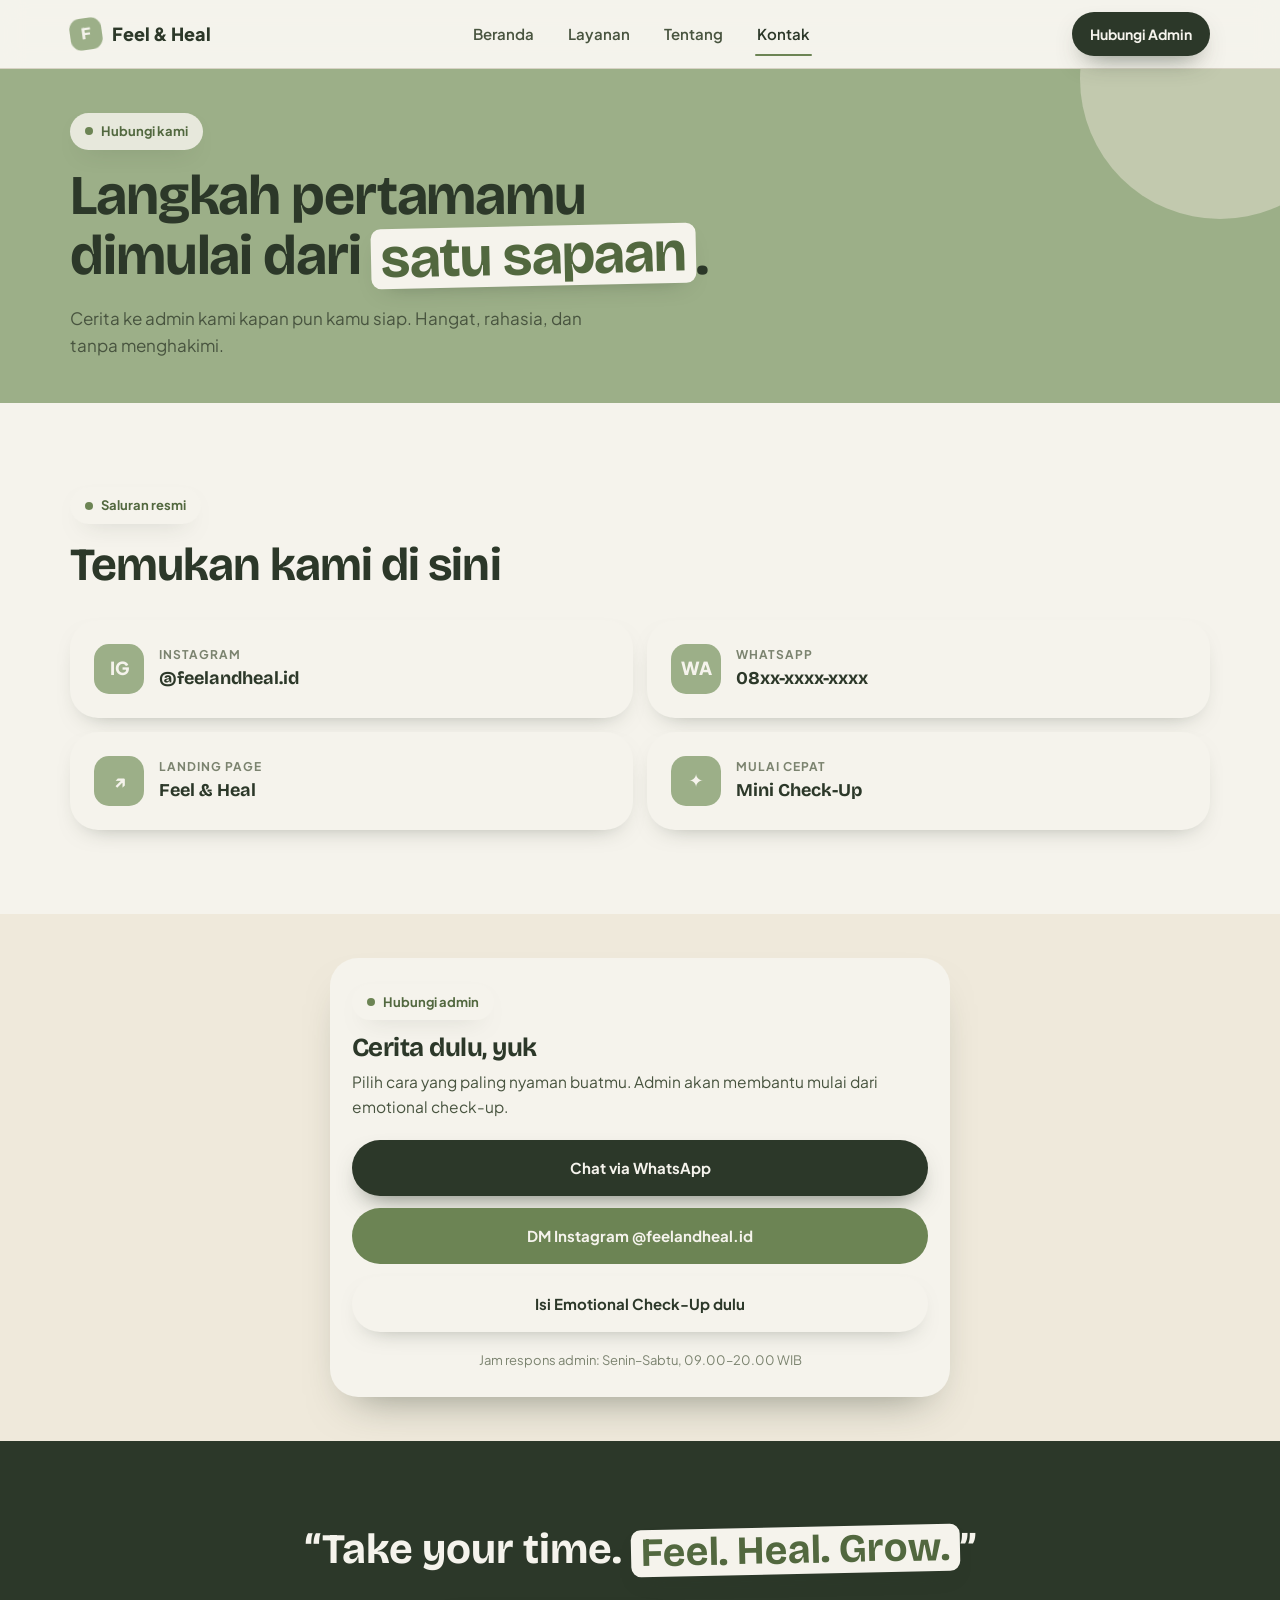
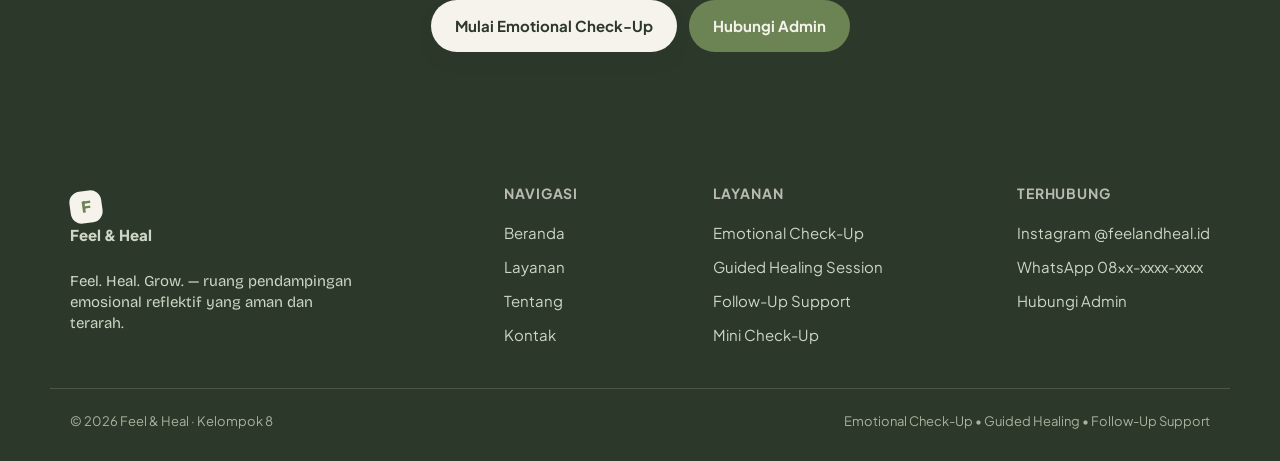
==== kontak.html @ 18c52c4d "Initial commit: Feel & Heal website" ====
<!DOCTYPE html>
<html lang="id">
<head>
<meta charset="UTF-8">
<meta name="viewport" content="width=device-width, initial-scale=1.0">
<title>Kontak — Feel & Heal</title>
<link rel="preconnect" href="https://fonts.googleapis.com">
<link rel="preconnect" href="https://fonts.gstatic.com" crossorigin>
<link href="https://fonts.googleapis.com/css2?family=Bricolage+Grotesque:opsz,wght@12..96,600;12..96,700;12..96,800&family=Plus+Jakarta+Sans:wght@400;500;600;700;800&family=Spline+Sans+Mono:wght@400;500&display=swap" rel="stylesheet">
<link rel="stylesheet" href="site.css">
</head>
<body>

<!-- NAV -->
<header class="nav">
  <div class="wrap bar">
    <a class="brand" href="index.html"><span class="s">F</span>Feel &amp; Heal</a>
    <nav class="nav-links">
      <a href="index.html">Beranda</a>
      <a href="layanan.html">Layanan</a>
      <a href="tentang.html">Tentang</a>
      <a href="kontak.html" class="active">Kontak</a>
    </nav>
    <div class="nav-right">
      <a class="btn btn-primary" href="#admin">Hubungi Admin</a>
      <button class="burger" aria-label="Buka menu"><i></i><i></i><i></i></button>
    </div>
  </div>
</header>
<div class="drawer">
  <a href="index.html">Beranda</a>
  <a href="layanan.html">Layanan</a>
  <a href="tentang.html">Tentang</a>
  <a href="kontak.html" class="active">Kontak</a>
  <a class="btn btn-primary" href="#admin">Hubungi Admin</a>
  <div class="dcontact">@feelandheal.id · WhatsApp 08xx-xxxx-xxxx</div>
</div>

<!-- HEADER -->
<section class="section bg-sage on-sage tight" style="overflow:hidden;position:relative">
  <span class="blob b1" style="position:absolute;width:280px;height:280px;border-radius:50%;background:var(--cream-2);opacity:.45;top:-130px;right:-80px"></span>
  <div class="wrap" style="position:relative;z-index:2">
    <span class="eyebrow"><span class="d"></span>Hubungi kami</span>
    <h1 style="font-size:clamp(34px,9vw,56px);margin-top:16px;max-width:640px">Langkah pertamamu dimulai dari <span class="hl">satu sapaan</span>.</h1>
    <p class="sub" style="font-size:17px;color:var(--ink-2);max-width:520px;margin-top:18px">Cerita ke admin kami kapan pun kamu siap. Hangat, rahasia, dan tanpa menghakimi.</p>
  </div>
</section>

<!-- CONTACT CARDS -->
<section class="section" id="admin">
  <div class="wrap">
    <div class="sec-head" data-reveal>
      <span class="eyebrow"><span class="d"></span>Saluran resmi</span>
      <h2>Temukan kami di sini</h2>
    </div>
    <div class="contact-grid">
      <a class="card contact-card" data-reveal href="#admin">
        <span class="ic">IG</span>
        <div><div class="lbl">Instagram</div><div class="val">@feelandheal.id</div></div>
      </a>
      <a class="card contact-card" data-reveal data-reveal-d="1" href="#admin">
        <span class="ic">WA</span>
        <div><div class="lbl">WhatsApp</div><div class="val">08xx-xxxx-xxxx</div></div>
      </a>
      <a class="card contact-card" data-reveal href="index.html">
        <span class="ic">↗</span>
        <div><div class="lbl">Landing page</div><div class="val">Feel &amp; Heal</div></div>
      </a>
      <a class="card contact-card" data-reveal data-reveal-d="1" href="layanan.html#checkup">
        <span class="ic">✦</span>
        <div><div class="lbl">Mulai cepat</div><div class="val">Mini Check-Up</div></div>
      </a>
    </div>
  </div>
</section>

<!-- HUBUNGI ADMIN PANEL -->
<section class="section bg-cream2 tight">
  <div class="wrap">
    <div class="checkup" style="max-width:620px" data-reveal>
      <span class="eyebrow"><span class="d"></span>Hubungi admin</span>
      <h3 style="font-size:26px;margin:14px 0 8px">Cerita dulu, yuk</h3>
      <p style="color:var(--ink-2);font-size:15.5px;margin-bottom:20px">Pilih cara yang paling nyaman buatmu. Admin akan membantu mulai dari emotional check-up.</p>
      <div style="display:flex;flex-direction:column;gap:12px">
        <a class="btn btn-primary" style="padding:16px" href="#admin">Chat via WhatsApp</a>
        <a class="btn btn-sage" style="padding:16px" href="#admin">DM Instagram @feelandheal.id</a>
        <a class="btn btn-cream" style="padding:16px" href="layanan.html#checkup">Isi Emotional Check-Up dulu</a>
      </div>
      <p style="color:var(--muted);font-size:13px;margin-top:18px;text-align:center">Jam respons admin: Senin–Sabtu, 09.00–20.00 WIB</p>
    </div>
  </div>
</section>

<!-- CTA -->
<section class="section bg-ink">
  <div class="wrap cta-final">
    <div data-reveal>
      <p class="quote">“Take your time. <span class="hl">Feel. Heal. Grow.</span>”</p>
      <div class="acts">
        <a class="btn btn-cream" href="layanan.html#checkup">Mulai Emotional Check-Up</a>
        <a class="btn btn-sage" href="#admin">Hubungi Admin</a>
      </div>
    </div>
  </div>
</section>

<!-- FOOTER -->
<footer class="footer">
  <div class="wrap cols">
    <div class="fbrand fcol">
      <a class="brand" href="index.html"><span class="s">F</span>Feel &amp; Heal</a>
      <p class="quote">Feel. Heal. Grow. — ruang pendampingan emosional reflektif yang aman dan terarah.</p>
    </div>
    <div class="fcol">
      <h4>Navigasi</h4>
      <a href="index.html">Beranda</a>
      <a href="layanan.html">Layanan</a>
      <a href="tentang.html">Tentang</a>
      <a href="kontak.html">Kontak</a>
    </div>
    <div class="fcol">
      <h4>Layanan</h4>
      <a href="layanan.html">Emotional Check-Up</a>
      <a href="layanan.html">Guided Healing Session</a>
      <a href="layanan.html">Follow-Up Support</a>
      <a href="layanan.html#checkup">Mini Check-Up</a>
    </div>
    <div class="fcol">
      <h4>Terhubung</h4>
      <a href="#admin">Instagram @feelandheal.id</a>
      <a href="#admin">WhatsApp 08xx-xxxx-xxxx</a>
      <a href="#admin">Hubungi Admin</a>
    </div>
  </div>
  <div class="wrap copy">
    <span>© 2026 Feel &amp; Heal · Kelompok 8</span>
    <span>Emotional Check-Up • Guided Healing • Follow-Up Support</span>
  </div>
</footer>

<script src="site.js"></script>
</body>
</html>
---- site.css ----
/* ====================================================================
   FEEL & HEAL — site stylesheet
   Playful / Gen-Z · sage green · mobile-first
   ==================================================================== */
:root{
  --cream:#f5f3ec;
  --cream-2:#efe9db;
  --beige:#e8e2d4;
  --beige-deep:#ddd3c0;
  --sage:#9caf88;
  --sage-soft:#b5c4a3;
  --sage-2:#88a072;
  --sage-deep:#6c8454;
  --sage-deeper:#52683f;
  --ink:#2c3829;
  --ink-2:#48543f;
  --muted:#7b836f;
  --line:#d7d2c4;
  --shadow:0 22px 44px -24px rgba(44,56,41,.55);
  --shadow-sm:0 10px 24px -16px rgba(44,56,41,.5);
  --r-lg:28px;
  --r-md:20px;
  --r-sm:14px;
  --maxw:1180px;
}
*{box-sizing:border-box;}
html{scroll-behavior:smooth;scroll-padding-top:84px;-webkit-text-size-adjust:100%;}
body{
  margin:0;background:var(--cream);color:var(--ink);
  font-family:"Plus Jakarta Sans",system-ui,sans-serif;
  font-size:16px;line-height:1.6;-webkit-font-smoothing:antialiased;
  overflow-x:hidden;
}
h1,h2,h3,h4{font-family:"Bricolage Grotesque","Plus Jakarta Sans",sans-serif;
  font-weight:700;letter-spacing:-.02em;line-height:1.08;margin:0;color:var(--ink);}
p{margin:0;}
a{color:inherit;text-decoration:none;}
img{max-width:100%;display:block;}
.wrap{width:100%;max-width:var(--maxw);margin:0 auto;padding:0 20px;}

/* ---------- generic image placeholder ---------- */
.ph{position:relative;background-color:var(--beige);
  background-image:repeating-linear-gradient(45deg,rgba(108,132,84,.12) 0 1px,transparent 1px 12px);
  display:flex;align-items:center;justify-content:center;overflow:hidden;border-radius:var(--r-md);}
.ph span{font-family:"Spline Sans Mono",monospace;font-size:11px;letter-spacing:.12em;
  text-transform:uppercase;color:var(--sage-deep);opacity:.75;border:1px dashed rgba(108,132,84,.45);
  padding:5px 11px;border-radius:999px;background:rgba(245,243,236,.6);text-align:center;}

/* ---------- buttons ---------- */
.btn{display:inline-flex;align-items:center;justify-content:center;gap:8px;
  font-weight:700;font-size:15px;border-radius:999px;padding:14px 24px;cursor:pointer;
  border:none;transition:transform .15s ease, box-shadow .2s ease, background .2s ease;
  white-space:nowrap;font-family:inherit;}
.btn-primary{background:var(--ink);color:var(--cream);box-shadow:0 12px 26px -12px rgba(44,56,41,.7);}
.btn-primary:hover{transform:translateY(-2px);box-shadow:0 18px 30px -14px rgba(44,56,41,.8);}
.btn-cream{background:var(--cream);color:var(--ink);box-shadow:var(--shadow-sm);}
.btn-cream:hover{transform:translateY(-2px);}
.btn-sage{background:var(--sage-deep);color:var(--cream);}
.btn-sage:hover{transform:translateY(-2px);background:var(--sage-deeper);}
.btn-ghost{background:transparent;color:var(--ink);}
.btn-ghost:hover{background:rgba(44,56,41,.06);}

/* ---------- bits ---------- */
.eyebrow{display:inline-flex;align-items:center;gap:8px;background:var(--cream);
  color:var(--sage-deeper);font-weight:700;font-size:13px;padding:8px 15px;border-radius:999px;
  box-shadow:var(--shadow-sm);}
.eyebrow .d{width:8px;height:8px;border-radius:50%;background:var(--sage-deep);flex:none;}
.on-sage .eyebrow{background:rgba(245,243,236,.85);}
.hl{background:var(--cream);border-radius:10px;padding:0 10px;color:var(--sage-deeper);
  display:inline-block;transform:rotate(-1.2deg);box-shadow:var(--shadow-sm);}
.on-sage .hl{background:var(--cream);}
.sticker{display:inline-flex;align-items:center;font-size:13.5px;font-weight:700;
  padding:8px 15px;border-radius:999px;background:var(--cream);border:1.5px solid var(--beige-deep);
  color:var(--ink-2);}
.on-sage .sticker{background:rgba(245,243,236,.6);border-color:var(--cream);}

/* ====================================================================
   NAV
   ==================================================================== */
.nav{position:sticky;top:0;z-index:60;background:rgba(245,243,236,.82);
  backdrop-filter:blur(12px);border-bottom:1px solid var(--line);}
.nav .bar{display:flex;align-items:center;justify-content:space-between;height:68px;}
.brand{display:flex;align-items:center;gap:10px;font-weight:800;font-size:18px;white-space:nowrap;}
.brand .s{width:32px;height:32px;border-radius:11px;background:var(--sage);flex:none;
  display:grid;place-items:center;color:var(--cream);font-family:"Bricolage Grotesque",serif;
  font-weight:800;font-size:17px;transform:rotate(-8deg);}
.nav-links{display:none;}
.nav-right{display:flex;align-items:center;gap:12px;}
.nav-right .btn{padding:11px 18px;font-size:14px;display:none;}
.burger{width:44px;height:44px;border-radius:12px;border:1px solid var(--line);background:var(--cream);
  display:grid;place-items:center;cursor:pointer;gap:4px;flex-direction:column;}
.burger i{width:18px;height:2px;background:var(--ink);border-radius:2px;transition:.2s;}
.burger.open i:nth-child(1){transform:translateY(6px) rotate(45deg);}
.burger.open i:nth-child(2){opacity:0;}
.burger.open i:nth-child(3){transform:translateY(-6px) rotate(-45deg);}
/* mobile drawer */
.drawer{position:fixed;inset:68px 0 0;z-index:55;background:var(--cream);
  transform:translateX(100%);transition:transform .3s ease;display:flex;flex-direction:column;
  padding:24px 22px 40px;gap:4px;}
.drawer.open{transform:translateX(0);}
.drawer a{font-family:"Bricolage Grotesque",sans-serif;font-size:30px;font-weight:700;
  padding:14px 0;border-bottom:1px solid var(--line);}
.drawer a.active{color:var(--sage-deep);}
.drawer .btn{margin-top:24px;font-size:16px;padding:16px;}
.drawer .dcontact{margin-top:auto;font-size:14px;color:var(--muted);}

/* ====================================================================
   SECTION SCAFFOLD
   ==================================================================== */
.section{padding:64px 0;position:relative;}
.section.tight{padding:44px 0;}
.bg-sage{background:var(--sage);}
.bg-cream2{background:var(--cream-2);}
.bg-ink{background:var(--ink);color:var(--cream);}
.bg-ink h1,.bg-ink h2,.bg-ink h3{color:var(--cream);}
.sec-head{margin-bottom:30px;}
.sec-head .eyebrow{margin-bottom:16px;}
.sec-head h2{font-size:clamp(30px,7vw,46px);text-wrap:balance;}
.sec-head p{margin-top:14px;color:var(--ink-2);font-size:16.5px;max-width:560px;}
.bg-sage .sec-head p{color:var(--ink-2);}

/* ====================================================================
   HERO
   ==================================================================== */
.hero{background:var(--sage);position:relative;overflow:hidden;padding:30px 0 56px;}
.hero .blob{position:absolute;border-radius:50%;opacity:.5;pointer-events:none;}
.hero .b1{width:300px;height:300px;background:var(--cream-2);top:-120px;right:-90px;}
.hero .b2{width:220px;height:220px;background:var(--beige);bottom:-80px;left:-70px;opacity:.45;}
.hero .inner{position:relative;z-index:2;}
.hero .pill{margin-bottom:20px;}
.hero h1{font-size:clamp(38px,11vw,68px);line-height:1.07;}
.hero h1 .hl{font-size:.96em;}
.hero .sub{font-size:clamp(16px,4.4vw,19px);font-weight:500;color:var(--ink-2);
  max-width:520px;margin:20px 0 28px;}
.hero .acts{display:flex;flex-wrap:wrap;gap:12px;margin-bottom:26px;}
.hero .acts .btn{padding:16px 26px;font-size:16px;}
.hero .marq{display:flex;flex-wrap:wrap;gap:9px;}
/* hero collage */
.hero .collage{position:relative;margin-top:42px;height:340px;}
.hero .collage .card{position:absolute;border-radius:var(--r-lg);background:var(--cream);
  box-shadow:var(--shadow);}
.hero .collage .c-main{inset:0 38px 44px 0;overflow:hidden;}
.hero .collage .c-main .ph{position:absolute;inset:0;border-radius:var(--r-lg);}
.hero .collage .c-mood{width:172px;padding:16px;left:6px;bottom:0;transform:rotate(-5deg);}
.hero .collage .c-mood .lbl{font-size:11px;font-weight:800;color:var(--muted);
  text-transform:uppercase;letter-spacing:.09em;}
.hero .collage .c-mood .row{display:flex;gap:6px;margin-top:11px;}
.hero .collage .c-mood .row i{flex:1;height:30px;border-radius:8px;background:var(--beige);}
.hero .collage .c-mood .row i.act{background:var(--sage);}
.hero .collage .c-chk{top:8px;right:0;padding:13px 15px;width:166px;transform:rotate(5deg);
  display:flex;align-items:center;gap:10px;}
.hero .collage .c-chk .ic{width:36px;height:36px;border-radius:11px;background:var(--sage);flex:none;
  display:grid;place-items:center;color:var(--cream);font-weight:800;font-size:17px;}
.hero .collage .c-chk b{display:block;font-size:13.5px;}
.hero .collage .c-chk s{display:block;font-size:12px;color:var(--muted);text-decoration:none;}

/* ====================================================================
   CARDS / GRIDS
   ==================================================================== */
.grid{display:grid;gap:16px;}
.card{background:var(--cream);border-radius:var(--r-lg);padding:24px;box-shadow:var(--shadow-sm);}
.bg-sage .card,.bg-cream2 .card{background:var(--cream);}
.bg-ink .card{background:#36432f;}

/* service card */
.svc{display:flex;flex-direction:column;gap:14px;transition:transform .2s ease, box-shadow .2s ease;}
.svc:hover{transform:translateY(-4px);box-shadow:var(--shadow);}
.svc .num{width:46px;height:46px;border-radius:14px;background:var(--sage);color:var(--cream);
  display:grid;place-items:center;font-family:"Bricolage Grotesque",serif;font-weight:800;font-size:20px;
  transform:rotate(-6deg);}
.svc h3{font-size:22px;}
.svc p{color:var(--ink-2);font-size:15.5px;}
.svc ul{margin:4px 0 0;padding:0;list-style:none;display:flex;flex-direction:column;gap:8px;}
.svc li{display:flex;gap:9px;font-size:14.5px;color:var(--ink-2);}
.svc li::before{content:"";width:7px;height:7px;border-radius:50%;background:var(--sage-deep);
  margin-top:8px;flex:none;}

/* audience chips */
.who-chips{display:flex;flex-wrap:wrap;gap:10px;}

/* flow steps */
.flow{display:flex;flex-direction:column;gap:0;}
.flow .step{display:flex;gap:16px;align-items:flex-start;padding:0 0 4px;}
.flow .rail{display:flex;flex-direction:column;align-items:center;flex:none;}
.flow .dot{width:42px;height:42px;border-radius:50%;background:var(--cream);color:var(--sage-deeper);
  display:grid;place-items:center;font-weight:800;font-family:"Bricolage Grotesque",serif;
  box-shadow:var(--shadow-sm);z-index:2;font-size:16px;}
.flow .line{width:2px;flex:1;min-height:30px;background:repeating-linear-gradient(
  var(--sage-deep) 0 5px,transparent 5px 11px);margin:2px 0;}
.flow .step:last-child .line{display:none;}
.flow .body{padding-bottom:26px;padding-top:6px;}
.flow .body h4{font-size:18px;}
.flow .body p{font-size:14.5px;color:var(--ink-2);margin-top:3px;}
.bg-sage .flow .body p{color:var(--ink-2);}

/* advantages */
.adv{display:flex;gap:14px;align-items:flex-start;}
.adv .ic{width:44px;height:44px;border-radius:13px;background:var(--cream);flex:none;
  display:grid;place-items:center;color:var(--sage-deep);font-weight:800;font-size:18px;
  box-shadow:var(--shadow-sm);}
.adv h4{font-size:17px;}
.adv p{font-size:14.5px;color:var(--ink-2);margin-top:4px;}
.bg-sage .adv p{color:var(--ink-2);}

/* pricing */
.price{display:flex;flex-direction:column;gap:14px;position:relative;}
.price.feat{background:var(--ink);color:var(--cream);}
.price.feat h3,.price.feat .pamt{color:var(--cream);}
.price .tier{font-family:"Bricolage Grotesque",serif;font-weight:800;font-size:13px;
  letter-spacing:.04em;text-transform:uppercase;color:var(--sage-deep);}
.price.feat .tier{color:var(--sage-soft);}
.price h3{font-size:24px;}
.price .pamt{font-size:15px;color:var(--muted);font-weight:600;}
.price.feat .pamt{color:#c9d4bd;}
.price ul{margin:6px 0 8px;padding:0;list-style:none;display:flex;flex-direction:column;gap:9px;}
.price li{display:flex;gap:9px;font-size:14.5px;color:var(--ink-2);}
.price.feat li{color:#dde4d4;}
.price li::before{content:"✓";color:var(--sage-deep);font-weight:800;flex:none;}
.price.feat li::before{color:var(--sage-soft);}
.price .badge{position:absolute;top:-12px;right:20px;background:var(--sage);color:var(--cream);
  font-size:12px;font-weight:800;padding:5px 13px;border-radius:999px;transform:rotate(4deg);
  box-shadow:var(--shadow-sm);}
.price .btn{margin-top:auto;}

/* numbered steps (langkah) */
.steps{display:grid;gap:14px;counter-reset:s;}
.stepc{background:var(--cream);border-radius:var(--r-md);padding:20px;display:flex;gap:15px;
  align-items:center;box-shadow:var(--shadow-sm);}
.stepc .n{counter-increment:s;flex:none;width:40px;height:40px;border-radius:50%;
  background:var(--sage);color:var(--cream);display:grid;place-items:center;font-weight:800;
  font-family:"Bricolage Grotesque",serif;font-size:18px;}
.stepc .n::before{content:counter(s);}
.stepc p{font-size:15px;font-weight:600;}

/* ====================================================================
   QUOTE / CTA BLOCK
   ==================================================================== */
.cta-final{text-align:center;}
.cta-final .quote{font-family:"Bricolage Grotesque",serif;font-weight:700;
  font-size:clamp(26px,6.5vw,42px);line-height:1.18;text-wrap:balance;max-width:760px;
  margin:0 auto 26px;}
.cta-final .quote .hl{font-size:.95em;}
.cta-final .acts{display:flex;flex-wrap:wrap;gap:12px;justify-content:center;}

/* ====================================================================
   CHECK-UP FORM (interactive)
   ==================================================================== */
.checkup{background:var(--cream);border-radius:var(--r-lg);box-shadow:var(--shadow);
  padding:26px 22px;max-width:560px;margin:0 auto;position:relative;overflow:hidden;}
.checkup .ck-top{display:flex;align-items:center;justify-content:space-between;margin-bottom:6px;}
.checkup .ck-step{font-family:"Spline Sans Mono",monospace;font-size:12px;color:var(--muted);
  letter-spacing:.05em;}
.checkup .ck-bar{height:7px;border-radius:999px;background:var(--beige);overflow:hidden;margin:12px 0 22px;}
.checkup .ck-bar i{display:block;height:100%;border-radius:999px;background:var(--sage);
  transition:width .35s ease;width:20%;}
.checkup .q{font-family:"Bricolage Grotesque",serif;font-size:23px;font-weight:700;
  margin-bottom:18px;text-wrap:balance;}
.checkup .opts{display:flex;flex-direction:column;gap:10px;}
.opt{display:flex;align-items:center;gap:12px;padding:15px 16px;border-radius:var(--r-sm);
  background:var(--cream-2);border:2px solid transparent;cursor:pointer;font-weight:600;font-size:15px;
  transition:.15s;text-align:left;width:100%;font-family:inherit;color:var(--ink);}
.opt:hover{border-color:var(--sage-soft);}
.opt.sel{border-color:var(--sage-deep);background:#fff;}
.opt .emo{width:34px;height:34px;border-radius:10px;background:var(--sage);flex:none;
  display:grid;place-items:center;color:var(--cream);font-weight:800;font-size:15px;}
.checkup .ck-nav{display:flex;gap:10px;margin-top:22px;}
.checkup .ck-nav .btn{flex:1;}
.checkup .ck-back{flex:0 0 auto !important;width:52px;background:var(--cream-2);color:var(--ink);}
/* result */
.ck-result{text-align:center;padding:8px 4px;}
.ck-result .badge{display:inline-flex;align-items:center;gap:8px;background:var(--sage);
  color:var(--cream);font-weight:700;padding:9px 18px;border-radius:999px;margin-bottom:18px;}
.ck-result h3{font-size:26px;margin-bottom:10px;}
.ck-result p{color:var(--ink-2);font-size:15.5px;margin-bottom:8px;}
.ck-result .recos{display:flex;flex-direction:column;gap:10px;margin:20px 0;text-align:left;}
.ck-result .reco{background:var(--cream-2);border-radius:var(--r-sm);padding:14px 16px;
  display:flex;gap:11px;align-items:center;font-size:14.5px;font-weight:600;}
.ck-result .reco .ic{width:32px;height:32px;border-radius:9px;background:var(--sage);flex:none;
  display:grid;place-items:center;color:var(--cream);font-weight:800;}
.ck-result .acts{display:flex;flex-wrap:wrap;gap:10px;justify-content:center;}

/* ---- AI: loading + result extras ---- */
.ck-result .badge.ai{background:linear-gradient(100deg,var(--sage-deep),var(--sage-deeper));}
.spark{display:inline-block;animation:spark 2.2s ease-in-out infinite;}
@keyframes spark{0%,100%{transform:scale(1) rotate(0);opacity:1;}50%{transform:scale(1.25) rotate(20deg);opacity:.7;}}
.ck-insights{list-style:none;padding:0;margin:4px 0 18px;display:flex;flex-direction:column;gap:8px;text-align:left;}
.ck-insights li{position:relative;padding:11px 14px 11px 34px;background:var(--cream-2);border-radius:12px;
  font-size:14px;font-weight:600;color:var(--ink-2);}
.ck-insights li::before{content:"✦";position:absolute;left:13px;top:11px;color:var(--sage-deep);}
.ck-affirm{font-family:"Bricolage Grotesque",sans-serif;font-weight:700;font-size:18px;
  color:var(--sage-deeper);background:var(--cream-2);border-radius:14px;padding:16px 18px;
  margin:6px 0 14px;text-wrap:balance;}
.ck-loading{text-align:center;padding:14px 6px 6px;}
.ck-loading .ai-badge{display:inline-flex;align-items:center;gap:7px;font-weight:800;font-size:13px;
  color:var(--sage-deeper);background:var(--cream-2);padding:8px 15px;border-radius:999px;margin-bottom:22px;}
.ck-loading h3{font-size:23px;margin-bottom:8px;}
.ck-loading p{color:var(--ink-2);font-size:14.5px;max-width:360px;margin:0 auto 22px;}
.ai-orb{width:84px;height:84px;border-radius:50%;margin:0 auto 22px;
  background:radial-gradient(circle at 35% 30%,var(--sage-soft),var(--sage-deep));
  box-shadow:0 0 0 0 rgba(108,132,84,.45);animation:orb 1.8s ease-in-out infinite;}
@keyframes orb{0%{transform:scale(.92);box-shadow:0 0 0 0 rgba(108,132,84,.4);}
  70%{transform:scale(1.05);box-shadow:0 0 0 22px rgba(108,132,84,0);}
  100%{transform:scale(.92);box-shadow:0 0 0 0 rgba(108,132,84,0);}}
.dots i{animation:dots 1.4s infinite;opacity:0;}
.dots i:nth-child(2){animation-delay:.2s;}
.dots i:nth-child(3){animation-delay:.4s;}
@keyframes dots{0%,60%,100%{opacity:0;}30%{opacity:1;}}
.shimmer{height:13px;border-radius:7px;margin:0 auto 11px;max-width:420px;
  background:linear-gradient(90deg,var(--cream-2) 25%,var(--beige) 37%,var(--cream-2) 63%);
  background-size:400% 100%;animation:shimmer 1.4s ease infinite;}
.shimmer.w85{max-width:355px;}.shimmer.w60{max-width:250px;}
@keyframes shimmer{0%{background-position:100% 0;}100%{background-position:-100% 0;}}

/* ====================================================================
   CONTACT
   ==================================================================== */
.contact-grid{display:grid;gap:14px;}
.contact-card{display:flex;gap:15px;align-items:center;}
.contact-card .ic{width:50px;height:50px;border-radius:15px;background:var(--sage);flex:none;
  display:grid;place-items:center;color:var(--cream);font-weight:800;font-size:18px;}
.contact-card .lbl{font-size:12px;text-transform:uppercase;letter-spacing:.08em;color:var(--muted);
  font-weight:700;}
.contact-card .val{font-size:18px;font-weight:700;font-family:"Bricolage Grotesque",sans-serif;}

/* ====================================================================
   FOOTER
   ==================================================================== */
.footer{background:var(--ink);color:var(--cream);padding:50px 0 30px;}
.footer .brand{color:var(--cream);}
.footer .brand .s{background:var(--cream);color:var(--sage-deep);}
.footer .cols{display:flex;flex-direction:column;gap:32px;}
.footer .fcol h4{color:var(--cream);font-size:14px;text-transform:uppercase;letter-spacing:.06em;
  margin-bottom:14px;opacity:.7;font-family:"Plus Jakarta Sans",sans-serif;font-weight:700;}
.footer .fcol a,.footer .fcol p{display:block;color:#cdd6c4;font-size:15px;padding:5px 0;}
.footer .fcol a:hover{color:var(--cream);}
.footer .quote{font-family:"Bricolage Grotesque",serif;font-style:normal;font-size:18px;
  line-height:1.4;color:#dfe6d7;max-width:300px;margin-top:14px;}
.footer .copy{margin-top:36px;padding-top:22px;border-top:1px solid rgba(245,243,236,.16);
  font-size:13px;color:#a8b29d;display:flex;flex-wrap:wrap;gap:10px;justify-content:space-between;}

/* ====================================================================
   SCROLL REVEAL
   ==================================================================== */
[data-reveal]{opacity:0;transform:translateY(22px);transition:opacity .6s ease, transform .6s ease;}
[data-reveal].in{opacity:1;transform:none;}
[data-reveal-d="1"]{transition-delay:.08s;}
[data-reveal-d="2"]{transition-delay:.16s;}
[data-reveal-d="3"]{transition-delay:.24s;}
@media (prefers-reduced-motion:reduce){
  html{scroll-behavior:auto;}
  [data-reveal]{opacity:1;transform:none;transition:none;}
}

/* ====================================================================
   RESPONSIVE — tablet & up
   ==================================================================== */
@media (min-width:720px){
  .section{padding:84px 0;}
  .hero{padding:46px 0 72px;}
  .grid-2{grid-template-columns:1fr 1fr;}
  .grid-3{grid-template-columns:repeat(3,1fr);}
  .footer .cols{flex-direction:row;justify-content:space-between;}
  .footer .fbrand{max-width:320px;}
  .contact-grid{grid-template-columns:1fr 1fr;}
}
@media (min-width:980px){
  .nav-links{display:flex;gap:30px;font-size:15px;font-weight:600;}
  .nav-links a{padding:6px 2px;color:var(--ink-2);position:relative;}
  .nav-links a:hover,.nav-links a.active{color:var(--ink);}
  .nav-links a.active::after{content:"";position:absolute;left:0;right:0;bottom:-4px;height:2px;
    background:var(--sage-deep);border-radius:2px;}
  .burger{display:none;}
  .nav-right .btn{display:inline-flex;}
  .hero .inner{display:grid;grid-template-columns:1.05fr .95fr;align-items:center;gap:40px;}
  .hero .collage{margin-top:0;height:430px;}
  .hero h1{font-size:clamp(48px,5vw,64px);}
  .lead-2{display:grid;grid-template-columns:1fr 1fr;gap:40px;align-items:center;}
  .sec-head.center{text-align:center;}
  .sec-head.center .eyebrow{justify-content:center;}
  .sec-head.center p{margin-left:auto;margin-right:auto;}
}
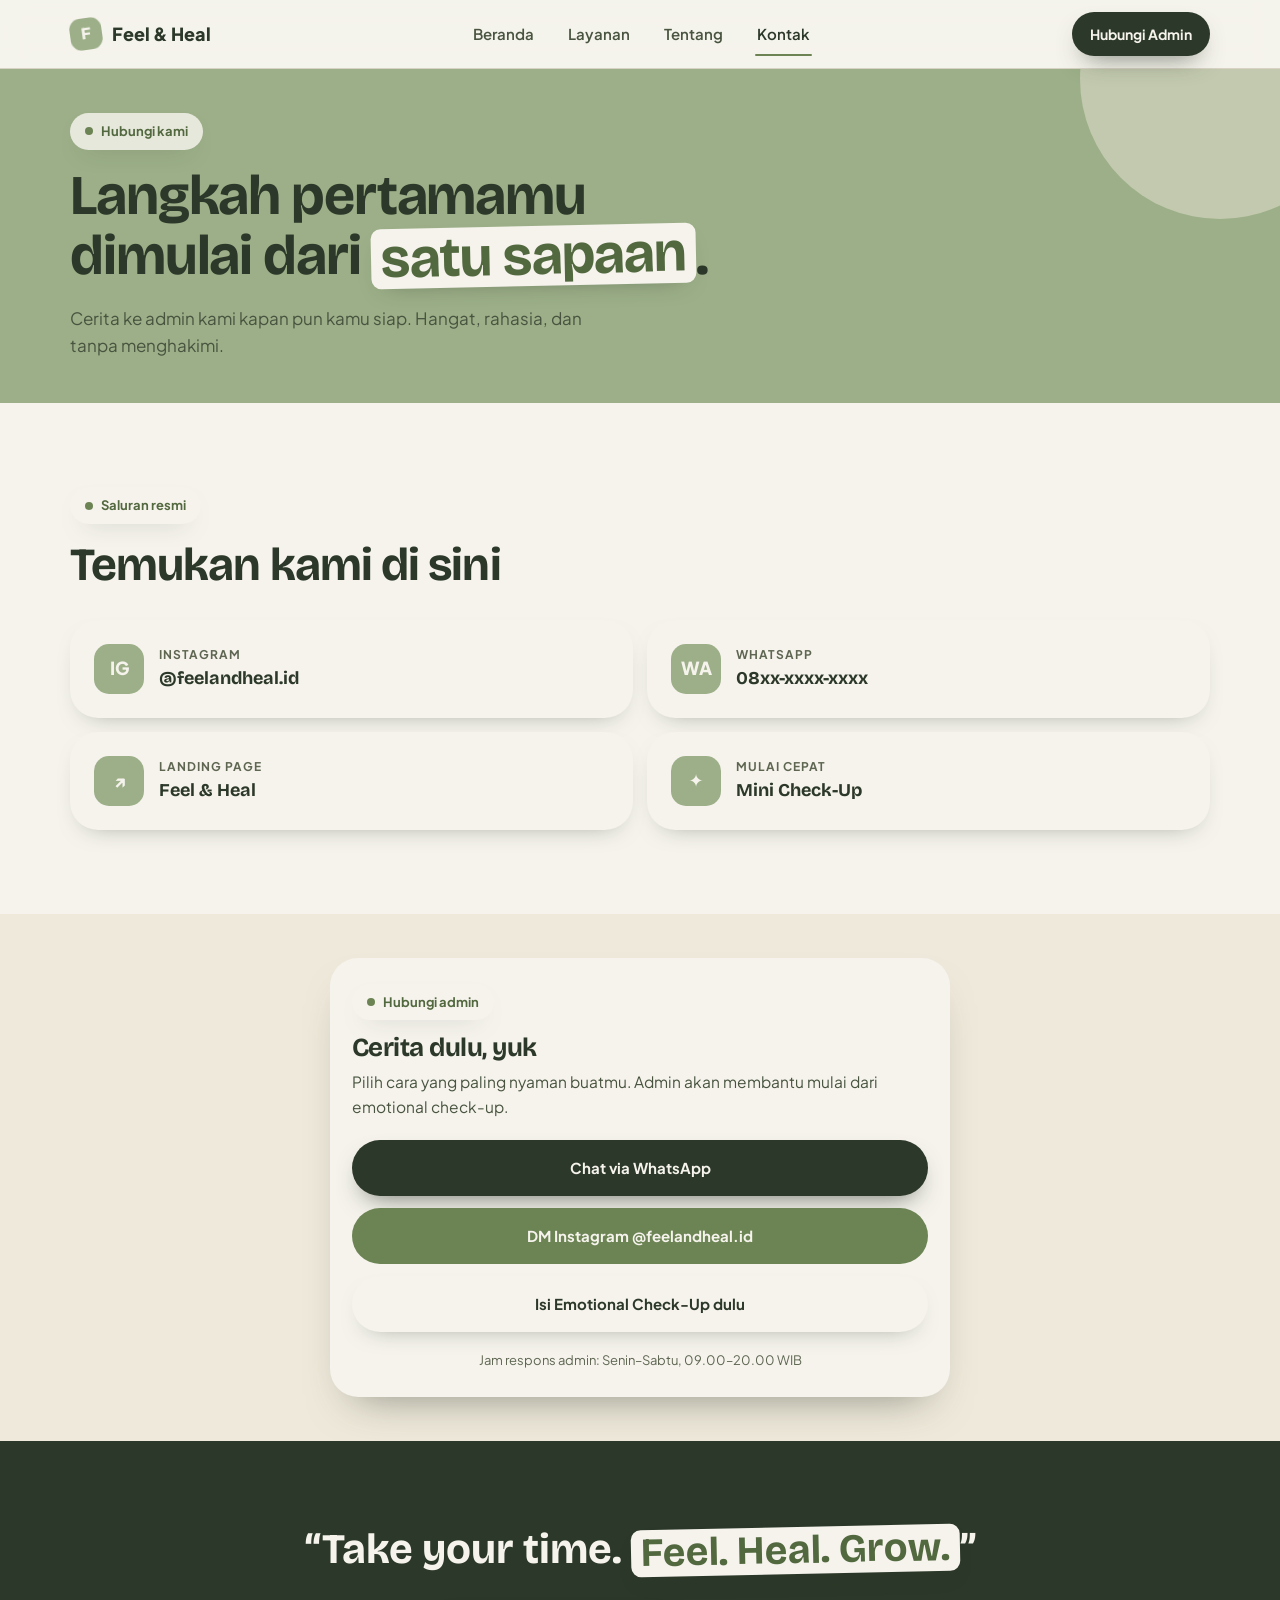
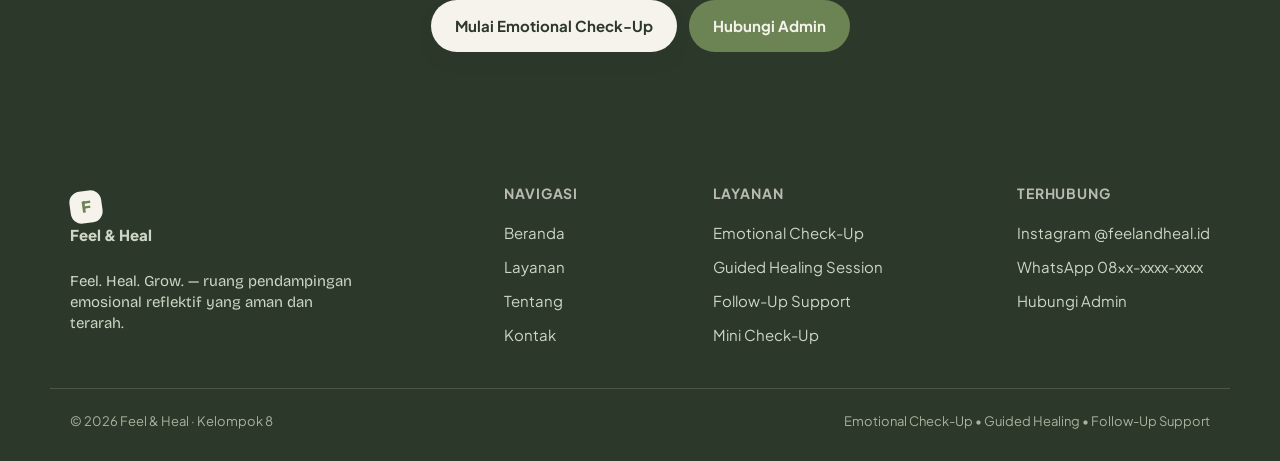
==== commit 86205eb6: "feat: SEO meta tags, accessibility, mobile UX polish" ====
--- a/kontak.html
+++ b/kontak.html
@@ -2,14 +2,29 @@
 <html lang="id">
 <head>
 <meta charset="UTF-8">
-<meta name="viewport" content="width=device-width, initial-scale=1.0">
+<meta name="viewport" content="width=device-width, initial-scale=1.0, viewport-fit=cover">
 <title>Kontak — Feel & Heal</title>
+<meta name="description" content="Hubungi Feel & Heal via WhatsApp atau Instagram. Cerita dulu, admin siap membantu mulai dari emotional check-up.">
+<meta name="theme-color" content="#9caf88">
+<!-- Open Graph -->
+<meta property="og:type" content="website">
+<meta property="og:title" content="Kontak — Feel & Heal">
+<meta property="og:description" content="Hubungi Feel & Heal via WhatsApp atau Instagram. Admin siap membantu kamu memulai perjalanan healing.">
+<meta property="og:url" content="https://feel-heal.vercel.app/kontak.html">
+<meta property="og:image" content="https://feel-heal.vercel.app/og-image.png">
+<meta property="og:locale" content="id_ID">
+<!-- Twitter Card -->
+<meta name="twitter:card" content="summary_large_image">
+<meta name="twitter:title" content="Kontak — Feel & Heal">
+<meta name="twitter:description" content="Hubungi Feel & Heal via WhatsApp atau Instagram.">
+<meta name="twitter:image" content="https://feel-heal.vercel.app/og-image.png">
 <link rel="preconnect" href="https://fonts.googleapis.com">
 <link rel="preconnect" href="https://fonts.gstatic.com" crossorigin>
 <link href="https://fonts.googleapis.com/css2?family=Bricolage+Grotesque:opsz,wght@12..96,600;12..96,700;12..96,800&family=Plus+Jakarta+Sans:wght@400;500;600;700;800&family=Spline+Sans+Mono:wght@400;500&display=swap" rel="stylesheet">
 <link rel="stylesheet" href="site.css">
 </head>
 <body>
+<a class="skip-link" href="#main">Langsung ke konten</a>
 
 <!-- NAV -->
 <header class="nav">
@@ -23,11 +38,11 @@
     </nav>
     <div class="nav-right">
       <a class="btn btn-primary" href="#admin">Hubungi Admin</a>
-      <button class="burger" aria-label="Buka menu"><i></i><i></i><i></i></button>
+      <button class="burger" aria-label="Buka menu" aria-expanded="false" aria-controls="drawer"><i aria-hidden="true"></i><i aria-hidden="true"></i><i aria-hidden="true"></i></button>
     </div>
   </div>
 </header>
-<div class="drawer">
+<div class="drawer" id="drawer" role="navigation" aria-label="Menu navigasi mobile">
   <a href="index.html">Beranda</a>
   <a href="layanan.html">Layanan</a>
   <a href="tentang.html">Tentang</a>
@@ -37,7 +52,7 @@
 </div>
 
 <!-- HEADER -->
-<section class="section bg-sage on-sage tight" style="overflow:hidden;position:relative">
+<section class="section bg-sage on-sage tight" id="main" style="overflow:hidden;position:relative">
   <span class="blob b1" style="position:absolute;width:280px;height:280px;border-radius:50%;background:var(--cream-2);opacity:.45;top:-130px;right:-80px"></span>
   <div class="wrap" style="position:relative;z-index:2">
     <span class="eyebrow"><span class="d"></span>Hubungi kami</span>
--- a/site.css
+++ b/site.css
@@ -14,7 +14,7 @@
   --sage-deeper:#52683f;
   --ink:#2c3829;
   --ink-2:#48543f;
-  --muted:#7b836f;
+  --muted:#5e6652;
   --line:#d7d2c4;
   --shadow:0 22px 44px -24px rgba(44,56,41,.55);
   --shadow-sm:0 10px 24px -16px rgba(44,56,41,.5);
@@ -50,7 +50,7 @@
 .btn{display:inline-flex;align-items:center;justify-content:center;gap:8px;
   font-weight:700;font-size:15px;border-radius:999px;padding:14px 24px;cursor:pointer;
   border:none;transition:transform .15s ease, box-shadow .2s ease, background .2s ease;
-  white-space:nowrap;font-family:inherit;}
+  white-space:nowrap;font-family:inherit;-webkit-tap-highlight-color:transparent;}
 .btn-primary{background:var(--ink);color:var(--cream);box-shadow:0 12px 26px -12px rgba(44,56,41,.7);}
 .btn-primary:hover{transform:translateY(-2px);box-shadow:0 18px 30px -14px rgba(44,56,41,.8);}
 .btn-cream{background:var(--cream);color:var(--ink);box-shadow:var(--shadow-sm);}
@@ -96,7 +96,7 @@
 /* mobile drawer */
 .drawer{position:fixed;inset:68px 0 0;z-index:55;background:var(--cream);
   transform:translateX(100%);transition:transform .3s ease;display:flex;flex-direction:column;
-  padding:24px 22px 40px;gap:4px;}
+  padding:24px 22px 40px;padding-bottom:calc(40px + env(safe-area-inset-bottom,0px));gap:4px;}
 .drawer.open{transform:translateX(0);}
 .drawer a{font-family:"Bricolage Grotesque",sans-serif;font-size:30px;font-weight:700;
   padding:14px 0;border-bottom:1px solid var(--line);}
@@ -258,7 +258,8 @@
 .checkup .opts{display:flex;flex-direction:column;gap:10px;}
 .opt{display:flex;align-items:center;gap:12px;padding:15px 16px;border-radius:var(--r-sm);
   background:var(--cream-2);border:2px solid transparent;cursor:pointer;font-weight:600;font-size:15px;
-  transition:.15s;text-align:left;width:100%;font-family:inherit;color:var(--ink);}
+  transition:.15s;text-align:left;width:100%;font-family:inherit;color:var(--ink);
+  -webkit-tap-highlight-color:transparent;}
 .opt:hover{border-color:var(--sage-soft);}
 .opt.sel{border-color:var(--sage-deep);background:#fff;}
 .opt .emo{width:34px;height:34px;border-radius:10px;background:var(--sage);flex:none;
@@ -336,7 +337,23 @@
 .footer .quote{font-family:"Bricolage Grotesque",serif;font-style:normal;font-size:18px;
   line-height:1.4;color:#dfe6d7;max-width:300px;margin-top:14px;}
 .footer .copy{margin-top:36px;padding-top:22px;border-top:1px solid rgba(245,243,236,.16);
-  font-size:13px;color:#a8b29d;display:flex;flex-wrap:wrap;gap:10px;justify-content:space-between;}
+  font-size:13px;color:#a8b29d;display:flex;flex-wrap:wrap;gap:10px;justify-content:space-between;
+  padding-bottom:env(safe-area-inset-bottom,0px);}
+
+/* ====================================================================
+   ACCESSIBILITY
+   ==================================================================== */
+/* focus-visible for keyboard navigation */
+:focus-visible{outline:3px solid var(--sage-deep);outline-offset:3px;border-radius:6px;}
+.btn:focus-visible{outline-offset:4px;}
+.opt:focus-visible{border-color:var(--sage-deep);outline:3px solid var(--sage-deep);outline-offset:2px;}
+.nav-links a:focus-visible{outline-offset:6px;}
+.contact-card:focus-visible{outline-offset:4px;}
+/* skip to content */
+.skip-link{position:absolute;top:-100%;left:16px;z-index:999;background:var(--ink);color:var(--cream);
+  padding:12px 20px;border-radius:0 0 var(--r-sm) var(--r-sm);font-weight:700;font-size:14px;
+  transition:top .2s ease;}
+.skip-link:focus{top:0;}
 
 /* ====================================================================
    SCROLL REVEAL
@@ -349,11 +366,22 @@
 @media (prefers-reduced-motion:reduce){
   html{scroll-behavior:auto;}
   [data-reveal]{opacity:1;transform:none;transition:none;}
+  .ai-orb{animation:none;}
+  .spark{animation:none;}
+  .shimmer{animation:none;}
+  .dots i{animation:none;opacity:1;}
+  .btn{transition:none;}
+  .svc{transition:none;}
 }
 
 /* ====================================================================
    RESPONSIVE — tablet & up
    ==================================================================== */
+@media (max-width:379px){
+  .hero .collage{height:280px;transform:scale(.88);transform-origin:top left;}
+  .hero .collage .c-mood{width:148px;}
+  .hero .collage .c-chk{width:142px;}
+}
 @media (min-width:720px){
   .section{padding:84px 0;}
   .hero{padding:46px 0 72px;}
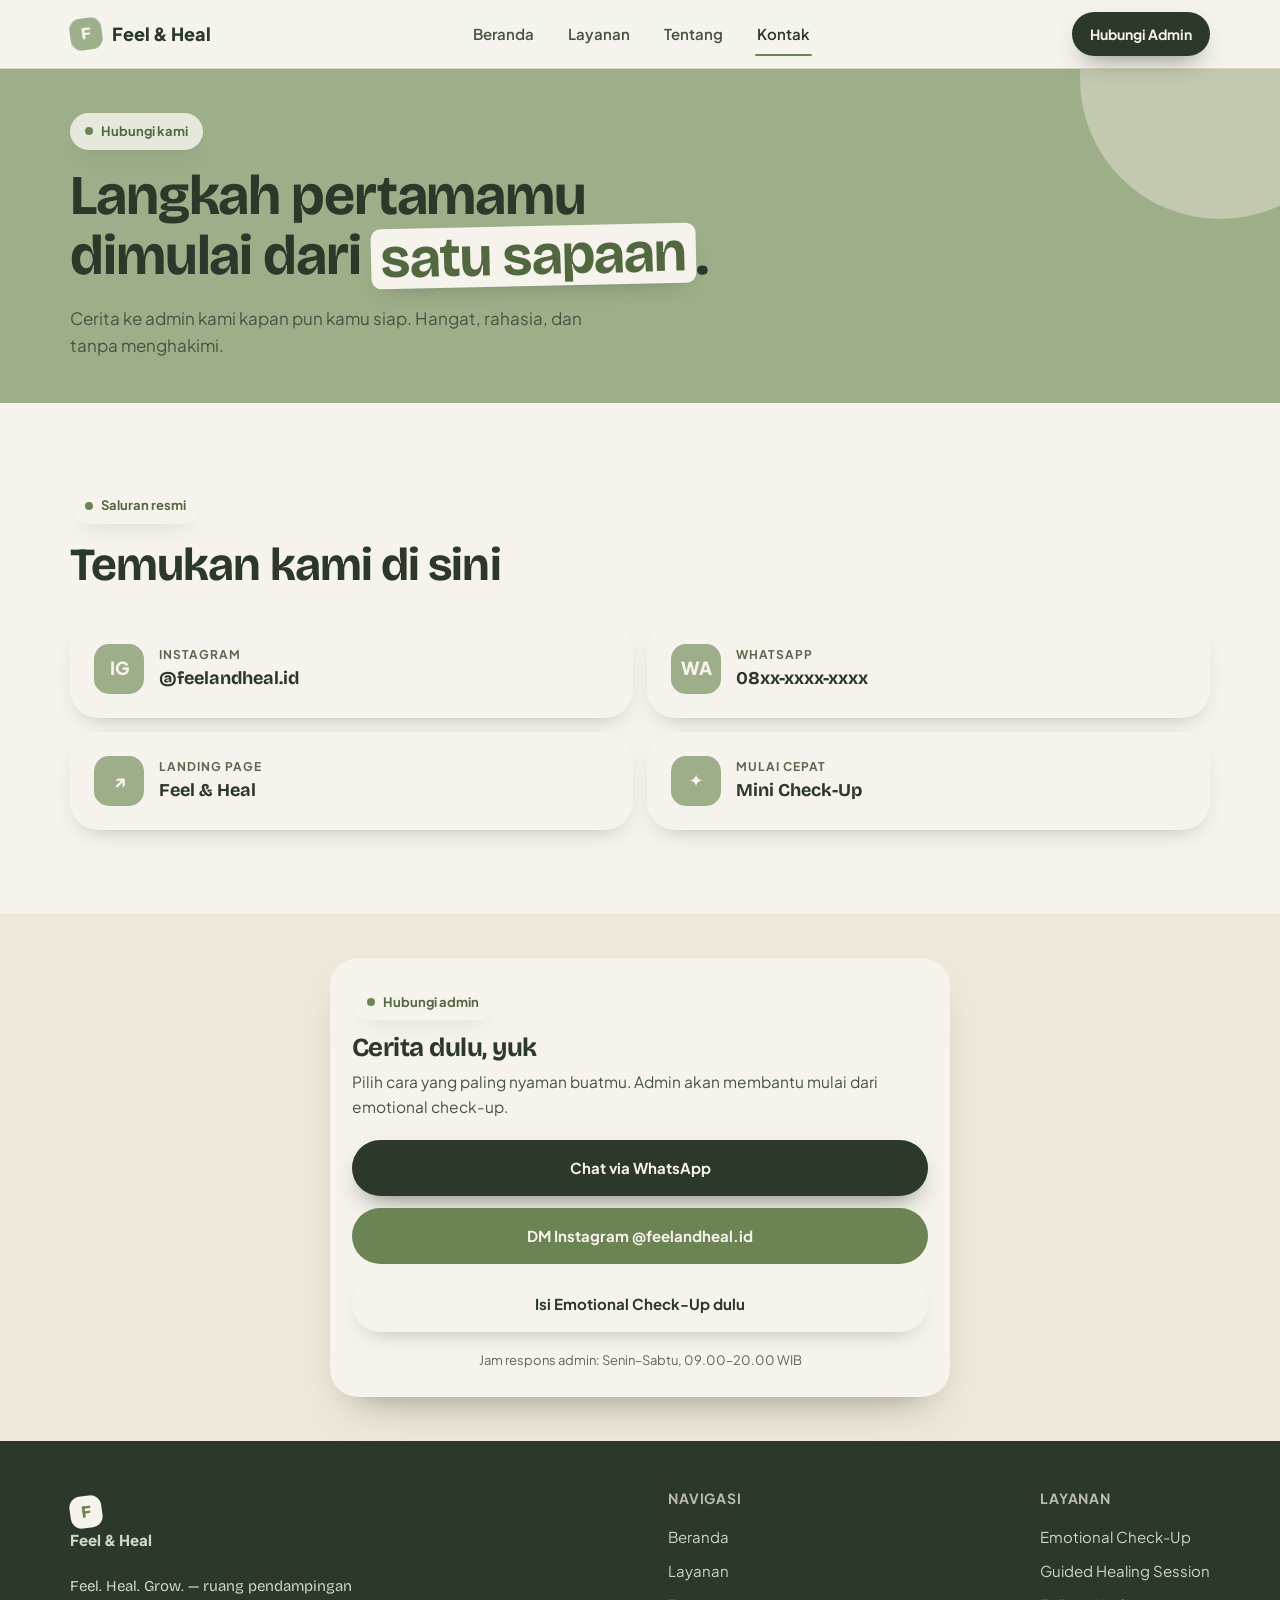
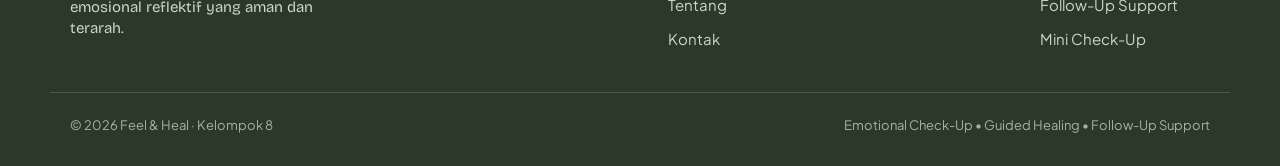
==== commit f51821f9: "Remove footer CTAs from pages" ====
--- a/kontak.html
+++ b/kontak.html
@@ -106,19 +106,6 @@
   </div>
 </section>
 
-<!-- CTA -->
-<section class="section bg-ink">
-  <div class="wrap cta-final">
-    <div data-reveal>
-      <p class="quote">“Take your time. <span class="hl">Feel. Heal. Grow.</span>”</p>
-      <div class="acts">
-        <a class="btn btn-cream" href="layanan.html#checkup">Mulai Emotional Check-Up</a>
-        <a class="btn btn-sage" href="#admin">Hubungi Admin</a>
-      </div>
-    </div>
-  </div>
-</section>
-
 <!-- FOOTER -->
 <footer class="footer">
   <div class="wrap cols">
@@ -140,12 +127,6 @@
       <a href="layanan.html">Follow-Up Support</a>
       <a href="layanan.html#checkup">Mini Check-Up</a>
     </div>
-    <div class="fcol">
-      <h4>Terhubung</h4>
-      <a href="#admin">Instagram @feelandheal.id</a>
-      <a href="#admin">WhatsApp 08xx-xxxx-xxxx</a>
-      <a href="#admin">Hubungi Admin</a>
-    </div>
   </div>
   <div class="wrap copy">
     <span>© 2026 Feel &amp; Heal · Kelompok 8</span>
--- a/site.css
+++ b/site.css
@@ -79,7 +79,7 @@
    ==================================================================== */
 .nav{position:sticky;top:0;z-index:60;background:rgba(245,243,236,.82);
   backdrop-filter:blur(12px);border-bottom:1px solid var(--line);}
-.nav .bar{display:flex;align-items:center;justify-content:space-between;height:68px;}
+.nav .bar{display:flex;align-items:center;justify-content:space-between;height:68px;transition:height .3s ease;}
 .brand{display:flex;align-items:center;gap:10px;font-weight:800;font-size:18px;white-space:nowrap;}
 .brand .s{width:32px;height:32px;border-radius:11px;background:var(--sage);flex:none;
   display:grid;place-items:center;color:var(--cream);font-family:"Bricolage Grotesque",serif;
@@ -124,8 +124,25 @@
    ==================================================================== */
 .hero{background:var(--sage);position:relative;overflow:hidden;padding:30px 0 56px;}
 .hero .blob{position:absolute;border-radius:50%;opacity:.5;pointer-events:none;}
-.hero .b1{width:300px;height:300px;background:var(--cream-2);top:-120px;right:-90px;}
-.hero .b2{width:220px;height:220px;background:var(--beige);bottom:-80px;left:-70px;opacity:.45;}
+.hero .b1{width:300px;height:300px;background:var(--cream-2);top:-120px;right:-90px;
+  animation:floatA 12s ease-in-out infinite;}
+.hero .b2{width:220px;height:220px;background:var(--beige);bottom:-80px;left:-70px;opacity:.45;
+  animation:floatB 14s ease-in-out infinite;}
+@keyframes floatA{
+  0%{transform:translate(0,0) scale(1);}
+  25%{transform:translate(30px,20px) scale(1.05);}
+  50%{transform:translate(-15px,40px) scale(.97);}
+  75%{transform:translate(20px,-10px) scale(1.03);}
+  100%{transform:translate(0,0) scale(1);}
+}
+@keyframes floatB{
+  0%{transform:translate(0,0) scale(1);}
+  20%{transform:translate(-25px,-15px) scale(1.06);}
+  40%{transform:translate(20px,-30px) scale(.95);}
+  60%{transform:translate(-10px,25px) scale(1.04);}
+  80%{transform:translate(30px,10px) scale(.98);}
+  100%{transform:translate(0,0) scale(1);}
+}
 .hero .inner{position:relative;z-index:2;}
 .hero .pill{margin-bottom:20px;}
 .hero h1{font-size:clamp(38px,11vw,68px);line-height:1.07;}
@@ -135,6 +152,36 @@
 .hero .acts{display:flex;flex-wrap:wrap;gap:12px;margin-bottom:26px;}
 .hero .acts .btn{padding:16px 26px;font-size:16px;}
 .hero .marq{display:flex;flex-wrap:wrap;gap:9px;}
+
+/* hero entrance animations */
+.hero .hero-copy .pill{animation:heroIn .7s cubic-bezier(.22,1,.36,1) .1s both;}
+.hero .hero-copy h1{animation:heroIn .7s cubic-bezier(.22,1,.36,1) .2s both;}
+.hero .hero-copy .sub{animation:heroIn .7s cubic-bezier(.22,1,.36,1) .35s both;}
+.hero .hero-copy .acts{animation:heroIn .7s cubic-bezier(.22,1,.36,1) .5s both;}
+.hero .hero-copy .marq{animation:heroIn .6s cubic-bezier(.22,1,.36,1) .65s both;}
+@keyframes heroIn{
+  from{opacity:0;transform:translateY(24px);}
+  to{opacity:1;transform:translateY(0);}
+}
+
+/* hero collage card entrances */
+.hero .collage .c-main{animation:cardPop .6s cubic-bezier(.22,1,.36,1) .4s both;}
+.hero .collage .c-mood{animation:cardPop .5s cubic-bezier(.22,1,.36,1) .7s both;}
+.hero .collage .c-chk{animation:cardPop .5s cubic-bezier(.22,1,.36,1) .9s both;}
+@keyframes cardPop{
+  from{opacity:0;transform:scale(.8) rotate(0deg);}
+  to{opacity:1;transform:scale(1);}
+}
+.hero .collage .c-mood{animation-name:cardPopTilt;}
+@keyframes cardPopTilt{
+  from{opacity:0;transform:scale(.8) rotate(0deg);}
+  to{opacity:1;transform:rotate(-5deg);}
+}
+.hero .collage .c-chk{animation-name:cardPopTiltR;}
+@keyframes cardPopTiltR{
+  from{opacity:0;transform:scale(.8) rotate(0deg);}
+  to{opacity:1;transform:rotate(5deg);}
+}
 /* hero collage */
 .hero .collage{position:relative;margin-top:42px;height:340px;}
 .hero .collage .card{position:absolute;border-radius:var(--r-lg);background:var(--cream);
@@ -246,7 +293,9 @@
    CHECK-UP FORM (interactive)
    ==================================================================== */
 .checkup{background:var(--cream);border-radius:var(--r-lg);box-shadow:var(--shadow);
-  padding:26px 22px;max-width:560px;margin:0 auto;position:relative;overflow:hidden;}
+  padding:26px 22px;max-width:560px;margin:0 auto;position:relative;overflow:hidden;
+  transition:max-width .45s cubic-bezier(.22,1,.36,1);}
+.checkup.has-package-result{max-width:1040px;}
 .checkup .ck-top{display:flex;align-items:center;justify-content:space-between;margin-bottom:6px;}
 .checkup .ck-step{font-family:"Spline Sans Mono",monospace;font-size:12px;color:var(--muted);
   letter-spacing:.05em;}
@@ -269,16 +318,37 @@
 .checkup .ck-back{flex:0 0 auto !important;width:52px;background:var(--cream-2);color:var(--ink);}
 /* result */
 .ck-result{text-align:center;padding:8px 4px;}
+.ck-result-layout{display:grid;gap:18px;align-items:stretch;}
+.ck-result-layout .ck-result{animation:ckSlideLeft .45s cubic-bezier(.22,1,.36,1) both;}
 .ck-result .badge{display:inline-flex;align-items:center;gap:8px;background:var(--sage);
   color:var(--cream);font-weight:700;padding:9px 18px;border-radius:999px;margin-bottom:18px;}
 .ck-result h3{font-size:26px;margin-bottom:10px;}
 .ck-result p{color:var(--ink-2);font-size:15.5px;margin-bottom:8px;}
-.ck-result .recos{display:flex;flex-direction:column;gap:10px;margin:20px 0;text-align:left;}
-.ck-result .reco{background:var(--cream-2);border-radius:var(--r-sm);padding:14px 16px;
-  display:flex;gap:11px;align-items:center;font-size:14.5px;font-weight:600;}
-.ck-result .reco .ic{width:32px;height:32px;border-radius:9px;background:var(--sage);flex:none;
-  display:grid;place-items:center;color:var(--cream);font-weight:800;}
+.ck-findings{display:flex;flex-direction:column;gap:10px;margin:20px 0;text-align:left;}
+.ck-findings h4{font-size:16px;margin-bottom:2px;color:var(--ink);}
+.ck-finding{background:var(--cream-2);border-radius:var(--r-sm);padding:14px 16px;
+  display:flex;flex-direction:column;gap:4px;font-size:14.5px;font-weight:600;color:var(--ink-2);}
+.ck-finding-label{font-family:"Spline Sans Mono",monospace;font-size:11px;letter-spacing:.06em;
+  text-transform:uppercase;color:var(--sage-deep);font-weight:800;}
 .ck-result .acts{display:flex;flex-wrap:wrap;gap:10px;justify-content:center;}
+.ck-package{box-shadow:none;text-align:left;animation:ckSlideRight .5s cubic-bezier(.22,1,.36,1) .08s both;}
+.ck-package.price{border:1px solid var(--line);}
+.ck-package.price.feat{box-shadow:none;}
+.ck-package p{font-size:14.5px;color:var(--ink-2);margin:0;}
+.ck-package.price.feat p{color:#dde4d4;}
+.ck-package .badge{top:16px;}
+.ck-package-reasons{padding:0;margin:4px 0 2px;list-style:none;display:flex;flex-direction:column;gap:8px;}
+.ck-package-reasons li{background:rgba(245,243,236,.72);border-radius:12px;padding:10px 12px;
+  font-size:13.5px;font-weight:700;color:var(--ink-2);}
+.ck-package.price.feat .ck-package-reasons li{background:rgba(245,243,236,.12);color:#edf2e7;}
+@keyframes ckSlideLeft{
+  from{opacity:0;transform:translateX(28px);}
+  to{opacity:1;transform:translateX(0);}
+}
+@keyframes ckSlideRight{
+  from{opacity:0;transform:translateX(34px);}
+  to{opacity:1;transform:translateX(0);}
+}
 
 /* ---- AI: loading + result extras ---- */
 .ck-result .badge.ai{background:linear-gradient(100deg,var(--sage-deep),var(--sage-deeper));}
@@ -358,21 +428,78 @@
 /* ====================================================================
    SCROLL REVEAL
    ==================================================================== */
-[data-reveal]{opacity:0;transform:translateY(22px);transition:opacity .6s ease, transform .6s ease;}
-[data-reveal].in{opacity:1;transform:none;}
-[data-reveal-d="1"]{transition-delay:.08s;}
-[data-reveal-d="2"]{transition-delay:.16s;}
-[data-reveal-d="3"]{transition-delay:.24s;}
+[data-reveal]{opacity:0;transform:translateY(28px);transition:opacity .7s cubic-bezier(.22,1,.36,1), transform .7s cubic-bezier(.22,1,.36,1);}
+[data-reveal].in{opacity:1;transform:translateY(0) translateX(0) scale(1);}
+[data-reveal-d="1"]{transition-delay:.12s;}
+[data-reveal-d="2"]{transition-delay:.24s;}
+[data-reveal-d="3"]{transition-delay:.36s;}
+
+/* directional variants */
+[data-reveal="left"]{opacity:0;transform:translateX(-40px);}
+[data-reveal="right"]{opacity:0;transform:translateX(40px);}
+[data-reveal="scale"]{opacity:0;transform:scale(.88);}
+[data-reveal="zoom"]{opacity:0;transform:scale(.7) translateY(20px);}
+[data-reveal="left"].in,
+[data-reveal="right"].in,
+[data-reveal="scale"].in,
+[data-reveal="zoom"].in{opacity:1;transform:translateY(0) translateX(0) scale(1);}
+
+/* sticker / chip stagger */
+.who-chips [data-reveal]{transition-delay:calc(var(--i,0) * .06s);}
+
+/* nav shrink on scroll */
+.nav.scrolled{box-shadow:0 4px 20px -8px rgba(44,56,41,.15);}
+.nav.scrolled .bar{height:56px;}
+/* Reduced motion: only disable non-essential looping animations */
 @media (prefers-reduced-motion:reduce){
   html{scroll-behavior:auto;}
-  [data-reveal]{opacity:1;transform:none;transition:none;}
   .ai-orb{animation:none;}
-  .spark{animation:none;}
   .shimmer{animation:none;}
   .dots i{animation:none;opacity:1;}
-  .btn{transition:none;}
-  .svc{transition:none;}
-}
+}
+
+/* ====================================================================
+   SERVICE ILLUSTRATION BANNER
+   ==================================================================== */
+.svc-illo{height:160px;border-radius:var(--r-md);margin-bottom:10px;
+  background:var(--cream-2);overflow:hidden;
+  display:flex;align-items:center;justify-content:center;padding:12px;}
+.svc-illo img{max-height:100%;width:auto;object-fit:contain;}
+
+/* ====================================================================
+   PRICE CARD ICON
+   ==================================================================== */
+.price-icon{width:52px;height:52px;border-radius:16px;display:grid;place-items:center;
+  font-size:22px;line-height:1;margin-bottom:4px;}
+.price.feat .price-icon{background:rgba(156,175,136,.18);}
+.price:not(.feat) .price-icon{background:var(--cream-2);}
+
+/* ====================================================================
+   CHECK-UP KARIKATUR / INTRO
+   ==================================================================== */
+.ckintro{max-width:560px;margin:0 auto 28px;}
+.ckintro > p{font-size:14px;color:var(--muted);margin-bottom:16px;font-weight:600;
+  display:flex;align-items:center;gap:7px;}
+.ckintro > p::before{content:"";width:6px;height:6px;border-radius:50%;
+  background:var(--sage-deep);flex:none;}
+.ckintro-grid{display:grid;grid-template-columns:1fr 1fr;gap:10px;margin-bottom:14px;}
+.cktopic{background:var(--cream);border-radius:var(--r-md);overflow:hidden;
+  box-shadow:var(--shadow-sm);display:flex;flex-direction:column;}
+.cktopic .cktopic-img{width:100%;height:110px;object-fit:contain;
+  background:var(--cream-2);padding:10px;}
+.cktopic .cktopic-body{padding:12px 13px 14px;display:flex;align-items:flex-start;gap:9px;}
+.cktopic .ti{width:30px;height:30px;border-radius:9px;background:var(--sage);flex:none;
+  display:grid;place-items:center;font-size:14px;line-height:1;}
+.cktopic h4{font-size:13px;font-weight:700;margin-bottom:2px;line-height:1.2;}
+.cktopic p{font-size:11.5px;color:var(--muted);line-height:1.35;}
+.ckflow{display:flex;align-items:center;justify-content:center;gap:6px;flex-wrap:wrap;}
+.ckflow .fs{background:var(--cream);border-radius:999px;padding:7px 14px;
+  font-size:12.5px;font-weight:700;color:var(--sage-deeper);box-shadow:var(--shadow-sm);
+  white-space:nowrap;}
+.ckflow .fa{color:var(--sage-deep);font-weight:800;font-size:15px;}
+.storyset-credit{font-size:11.5px;color:var(--muted);text-align:center;
+  margin-top:8px;opacity:.7;}
+.storyset-credit a{color:var(--sage-deep);text-decoration:underline;}
 
 /* ====================================================================
    RESPONSIVE — tablet & up
@@ -390,6 +517,10 @@
   .footer .cols{flex-direction:row;justify-content:space-between;}
   .footer .fbrand{max-width:320px;}
   .contact-grid{grid-template-columns:1fr 1fr;}
+  .ck-result-layout{grid-template-columns:minmax(0,1fr) minmax(300px,.76fr);}
+  .checkup.has-package-result{padding:28px;}
+  .ck-result-layout .ck-result{text-align:left;}
+  .ck-result .acts{justify-content:flex-start;}
 }
 @media (min-width:980px){
   .nav-links{display:flex;gap:30px;font-size:15px;font-weight:600;}
@@ -401,6 +532,11 @@
   .nav-right .btn{display:inline-flex;}
   .hero .inner{display:grid;grid-template-columns:1.05fr .95fr;align-items:center;gap:40px;}
   .hero .collage{margin-top:0;height:430px;}
+  .hero .collage .c-main{inset:0 44px 54px 0;}
+  .hero .collage .c-mood{width:190px;padding:18px;left:10px;}
+  .hero .collage .c-chk{width:180px;padding:15px 17px;}
+  .hero .b1{width:420px;height:420px;top:-160px;right:-120px;}
+  .hero .b2{width:320px;height:320px;bottom:-120px;left:-100px;}
   .hero h1{font-size:clamp(48px,5vw,64px);}
   .lead-2{display:grid;grid-template-columns:1fr 1fr;gap:40px;align-items:center;}
   .sec-head.center{text-align:center;}
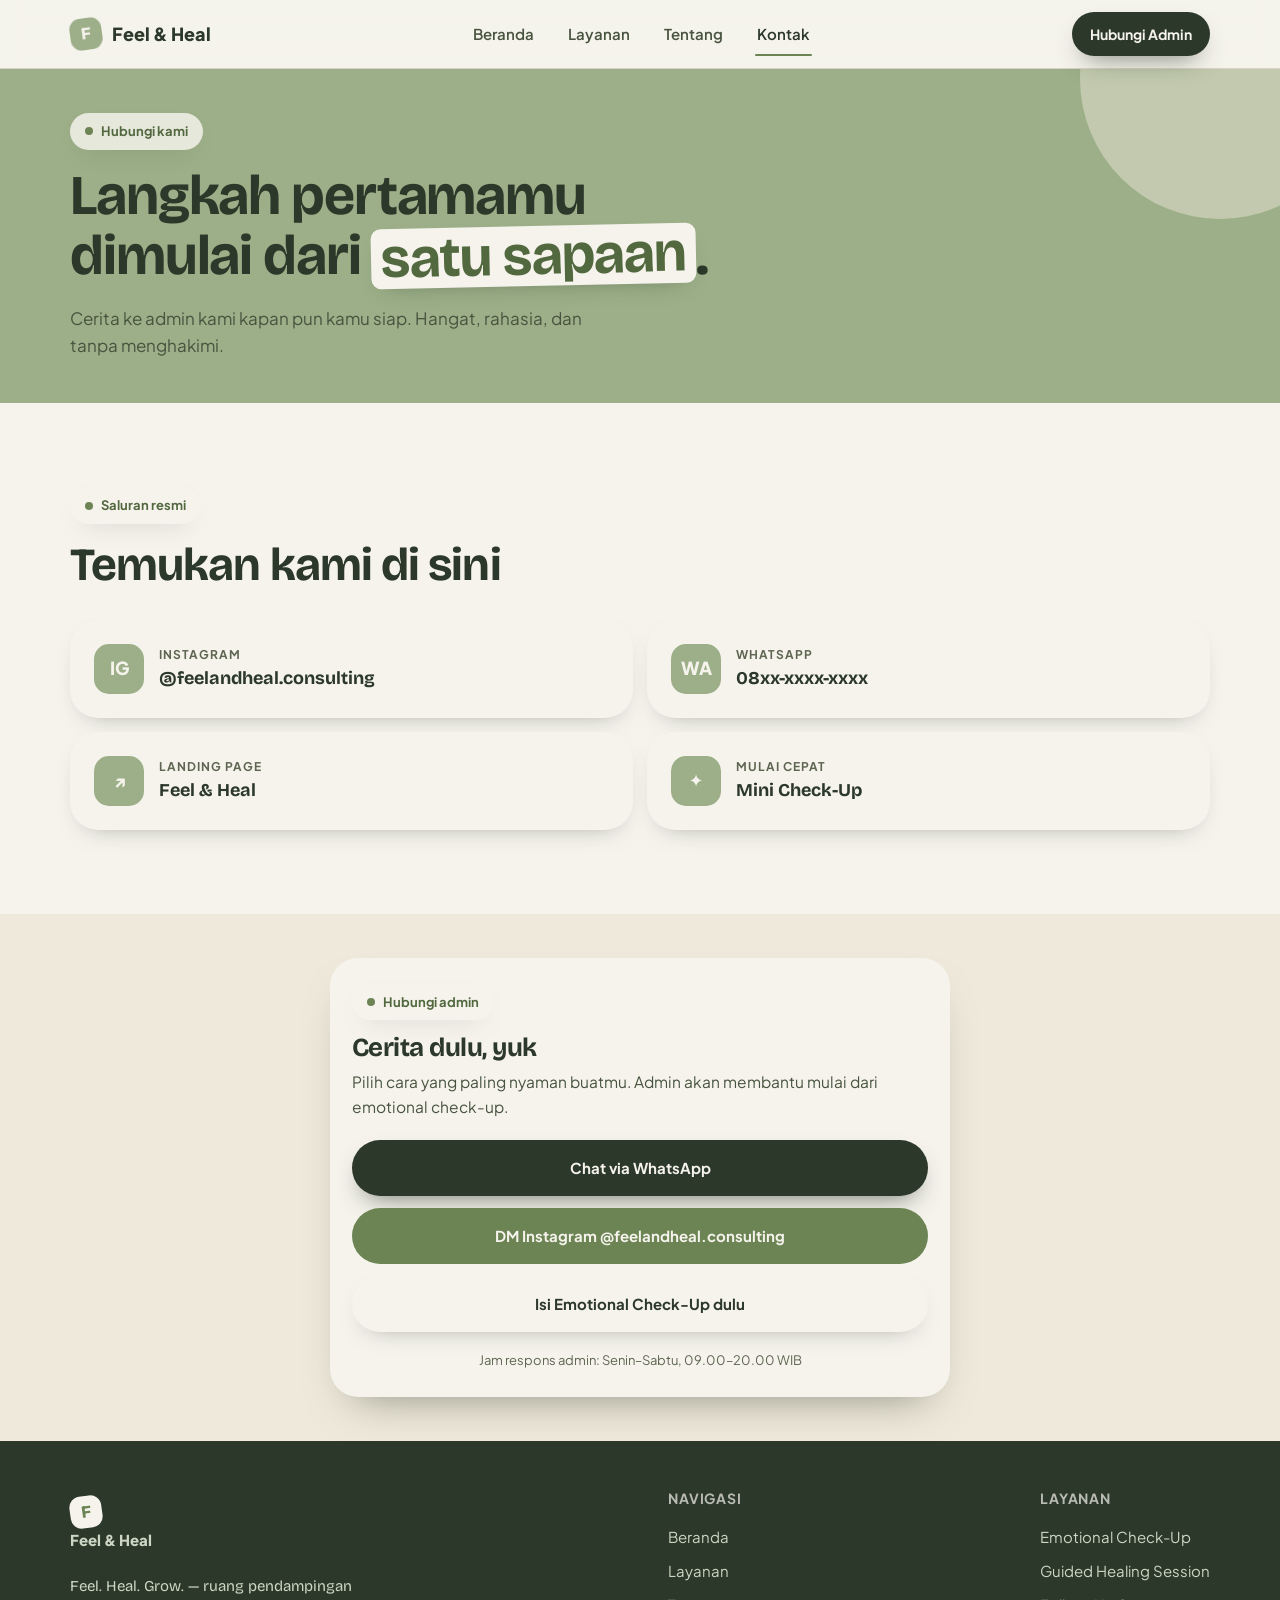
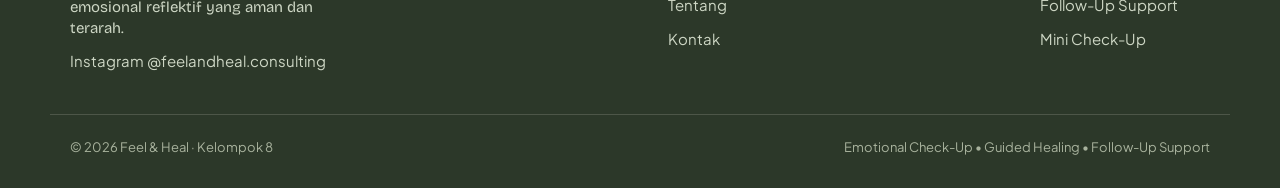
==== commit 7aa28a79: "Add official Instagram links" ====
--- a/kontak.html
+++ b/kontak.html
@@ -48,7 +48,7 @@
   <a href="tentang.html">Tentang</a>
   <a href="kontak.html" class="active">Kontak</a>
   <a class="btn btn-primary" href="#admin">Hubungi Admin</a>
-  <div class="dcontact">@feelandheal.id · WhatsApp 08xx-xxxx-xxxx</div>
+  <div class="dcontact">@feelandheal.consulting · WhatsApp 08xx-xxxx-xxxx</div>
 </div>
 
 <!-- HEADER -->
@@ -69,9 +69,9 @@
       <h2>Temukan kami di sini</h2>
     </div>
     <div class="contact-grid">
-      <a class="card contact-card" data-reveal href="#admin">
+      <a class="card contact-card" data-reveal href="https://www.instagram.com/feelandheal.consulting/" target="_blank" rel="noopener">
         <span class="ic">IG</span>
-        <div><div class="lbl">Instagram</div><div class="val">@feelandheal.id</div></div>
+        <div><div class="lbl">Instagram</div><div class="val">@feelandheal.consulting</div></div>
       </a>
       <a class="card contact-card" data-reveal data-reveal-d="1" href="#admin">
         <span class="ic">WA</span>
@@ -98,7 +98,7 @@
       <p style="color:var(--ink-2);font-size:15.5px;margin-bottom:20px">Pilih cara yang paling nyaman buatmu. Admin akan membantu mulai dari emotional check-up.</p>
       <div style="display:flex;flex-direction:column;gap:12px">
         <a class="btn btn-primary" style="padding:16px" href="#admin">Chat via WhatsApp</a>
-        <a class="btn btn-sage" style="padding:16px" href="#admin">DM Instagram @feelandheal.id</a>
+        <a class="btn btn-sage" style="padding:16px" href="https://www.instagram.com/feelandheal.consulting/" target="_blank" rel="noopener">DM Instagram @feelandheal.consulting</a>
         <a class="btn btn-cream" style="padding:16px" href="layanan.html#checkup">Isi Emotional Check-Up dulu</a>
       </div>
       <p style="color:var(--muted);font-size:13px;margin-top:18px;text-align:center">Jam respons admin: Senin–Sabtu, 09.00–20.00 WIB</p>
@@ -112,6 +112,7 @@
     <div class="fbrand fcol">
       <a class="brand" href="index.html"><span class="s">F</span>Feel &amp; Heal</a>
       <p class="quote">Feel. Heal. Grow. — ruang pendampingan emosional reflektif yang aman dan terarah.</p>
+      <a href="https://www.instagram.com/feelandheal.consulting/" target="_blank" rel="noopener">Instagram @feelandheal.consulting</a>
     </div>
     <div class="fcol">
       <h4>Navigasi</h4>
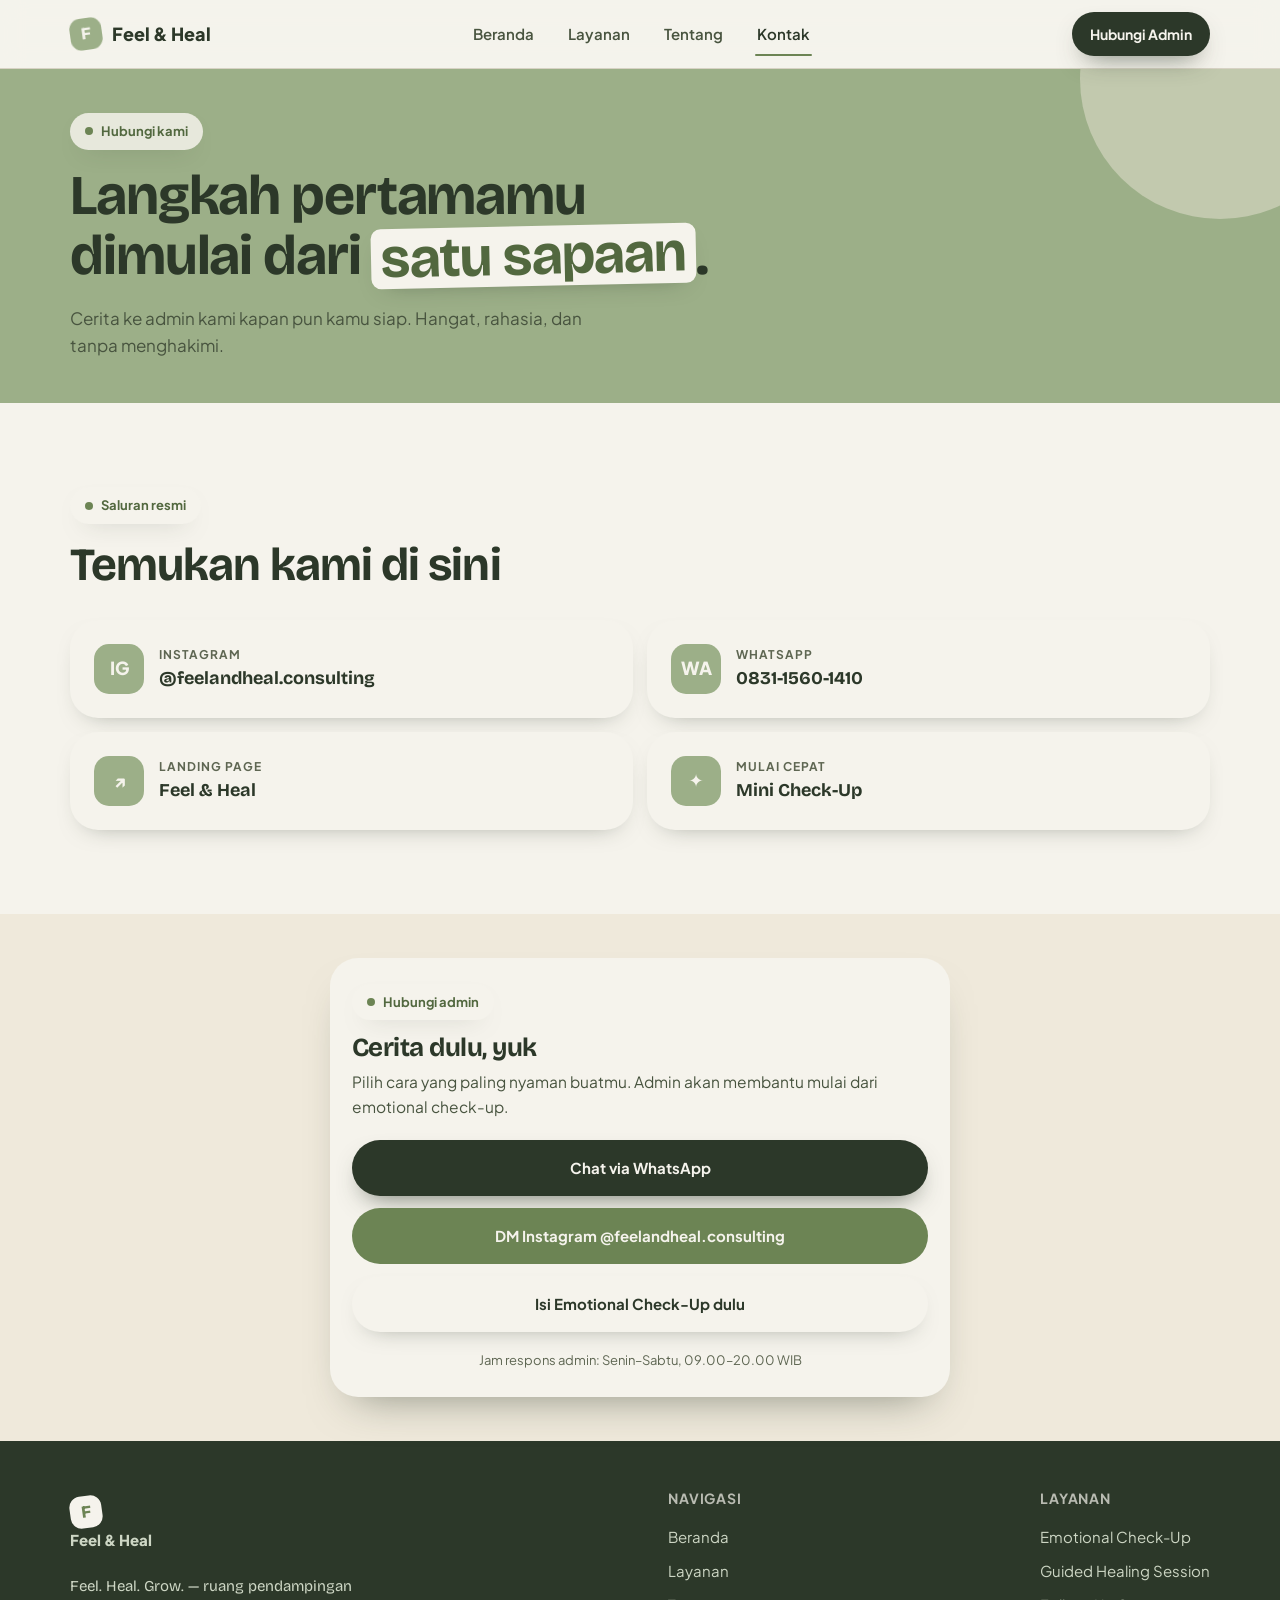
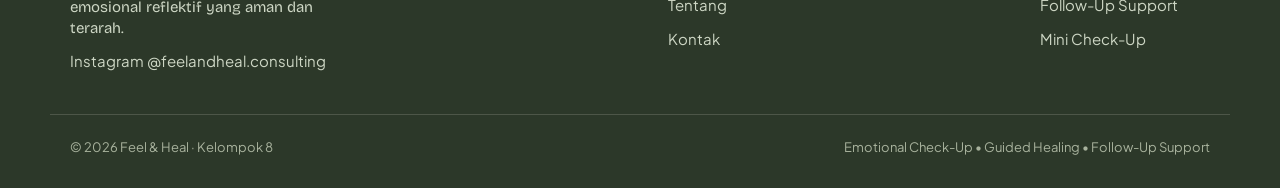
==== commit 4aeee0a5: "Wire contact platform chat links" ====
--- a/kontak.html
+++ b/kontak.html
@@ -48,7 +48,7 @@
   <a href="tentang.html">Tentang</a>
   <a href="kontak.html" class="active">Kontak</a>
   <a class="btn btn-primary" href="#admin">Hubungi Admin</a>
-  <div class="dcontact">@feelandheal.consulting · WhatsApp 08xx-xxxx-xxxx</div>
+  <div class="dcontact">@feelandheal.consulting · WhatsApp 0831-1560-1410</div>
 </div>
 
 <!-- HEADER -->
@@ -69,13 +69,13 @@
       <h2>Temukan kami di sini</h2>
     </div>
     <div class="contact-grid">
-      <a class="card contact-card" data-reveal href="https://www.instagram.com/feelandheal.consulting/" target="_blank" rel="noopener">
+      <a class="card contact-card" data-reveal href="https://ig.me/m/feelandheal.consulting" target="_blank" rel="noopener">
         <span class="ic">IG</span>
         <div><div class="lbl">Instagram</div><div class="val">@feelandheal.consulting</div></div>
       </a>
-      <a class="card contact-card" data-reveal data-reveal-d="1" href="#admin">
+      <a class="card contact-card" data-reveal data-reveal-d="1" href="https://wa.me/6283115601410" target="_blank" rel="noopener" data-chat-link="whatsapp">
         <span class="ic">WA</span>
-        <div><div class="lbl">WhatsApp</div><div class="val">08xx-xxxx-xxxx</div></div>
+        <div><div class="lbl">WhatsApp</div><div class="val">0831-1560-1410</div></div>
       </a>
       <a class="card contact-card" data-reveal href="index.html">
         <span class="ic">↗</span>
@@ -90,15 +90,16 @@
 </section>
 
 <!-- HUBUNGI ADMIN PANEL -->
-<section class="section bg-cream2 tight">
+<section class="section bg-cream2 tight" id="hubungi-admin">
   <div class="wrap">
     <div class="checkup" style="max-width:620px" data-reveal>
       <span class="eyebrow"><span class="d"></span>Hubungi admin</span>
       <h3 style="font-size:26px;margin:14px 0 8px">Cerita dulu, yuk</h3>
       <p style="color:var(--ink-2);font-size:15.5px;margin-bottom:20px">Pilih cara yang paling nyaman buatmu. Admin akan membantu mulai dari emotional check-up.</p>
+      <div data-checkup-context hidden></div>
       <div style="display:flex;flex-direction:column;gap:12px">
-        <a class="btn btn-primary" style="padding:16px" href="#admin">Chat via WhatsApp</a>
-        <a class="btn btn-sage" style="padding:16px" href="https://www.instagram.com/feelandheal.consulting/" target="_blank" rel="noopener">DM Instagram @feelandheal.consulting</a>
+        <a class="btn btn-primary" style="padding:16px" href="https://wa.me/6283115601410" target="_blank" rel="noopener" data-chat-link="whatsapp">Chat via WhatsApp</a>
+        <a class="btn btn-sage" style="padding:16px" href="https://ig.me/m/feelandheal.consulting" target="_blank" rel="noopener">DM Instagram @feelandheal.consulting</a>
         <a class="btn btn-cream" style="padding:16px" href="layanan.html#checkup">Isi Emotional Check-Up dulu</a>
       </div>
       <p style="color:var(--muted);font-size:13px;margin-top:18px;text-align:center">Jam respons admin: Senin–Sabtu, 09.00–20.00 WIB</p>
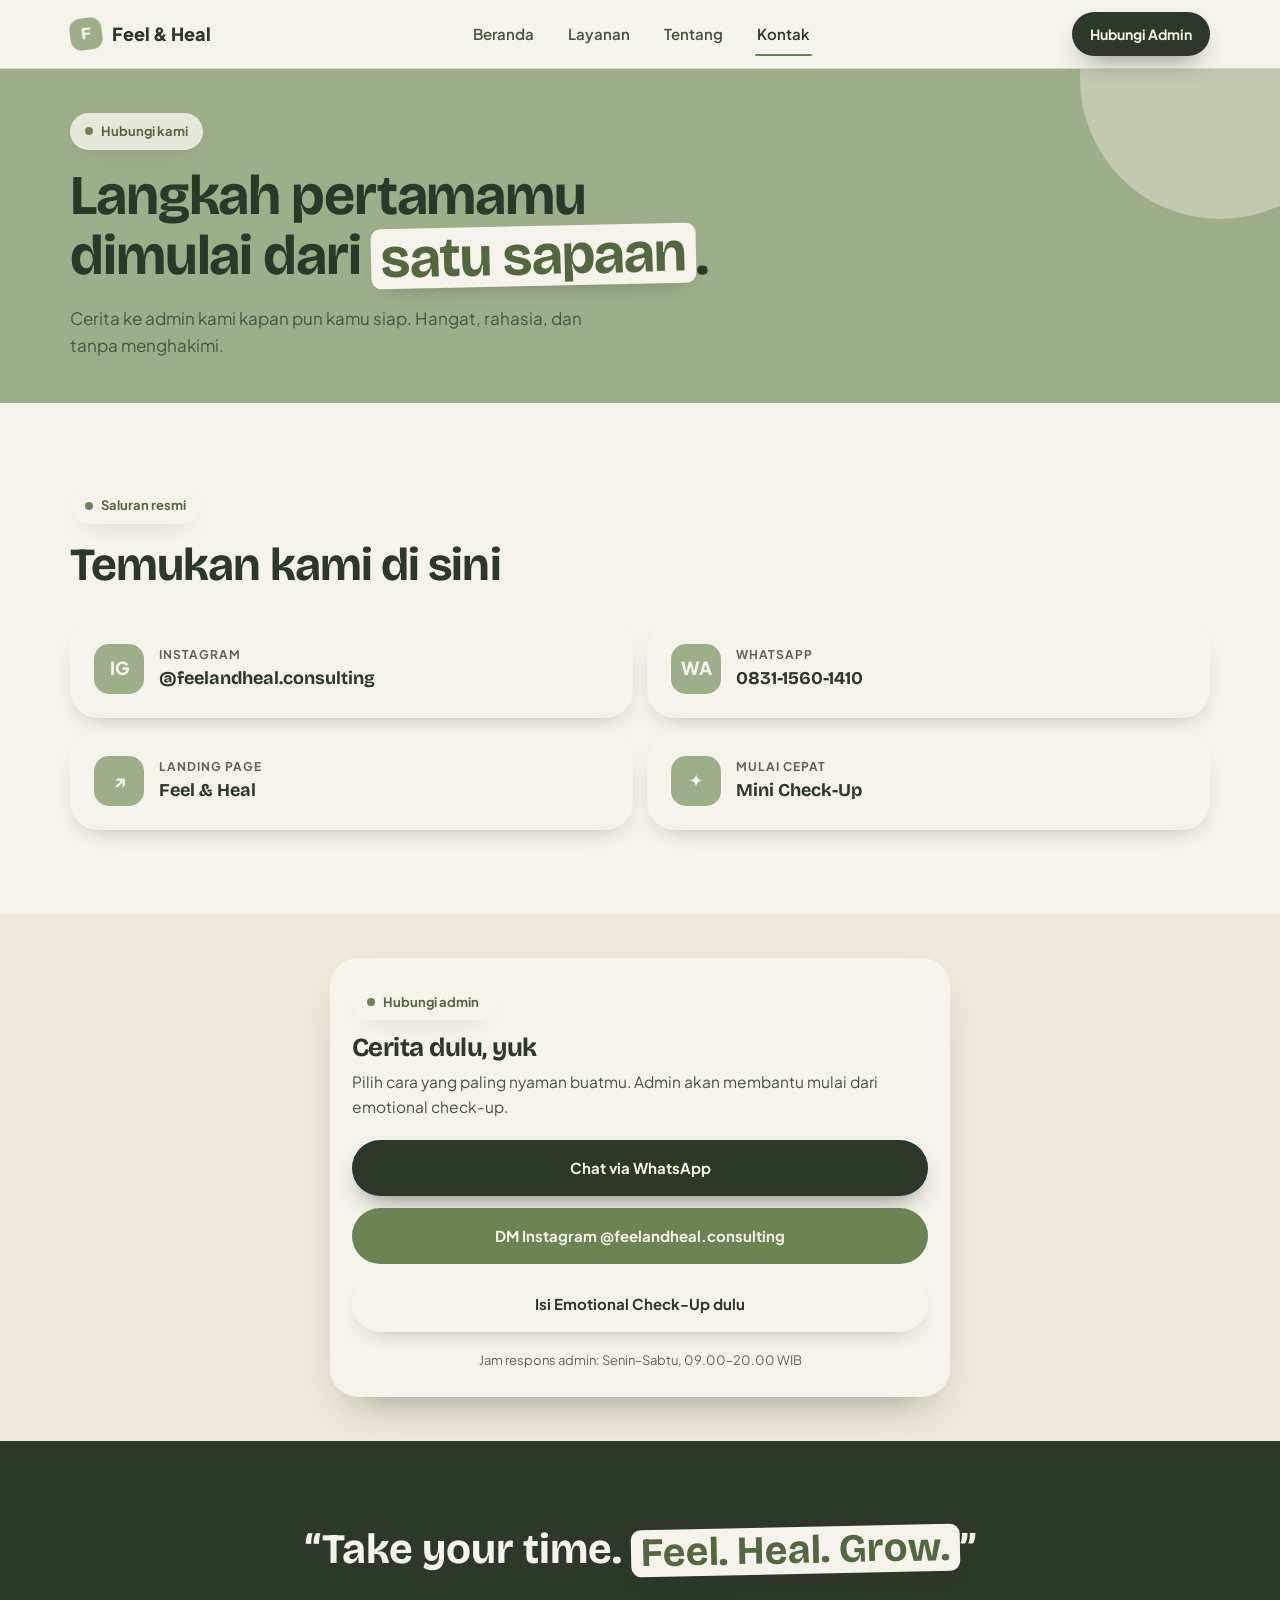
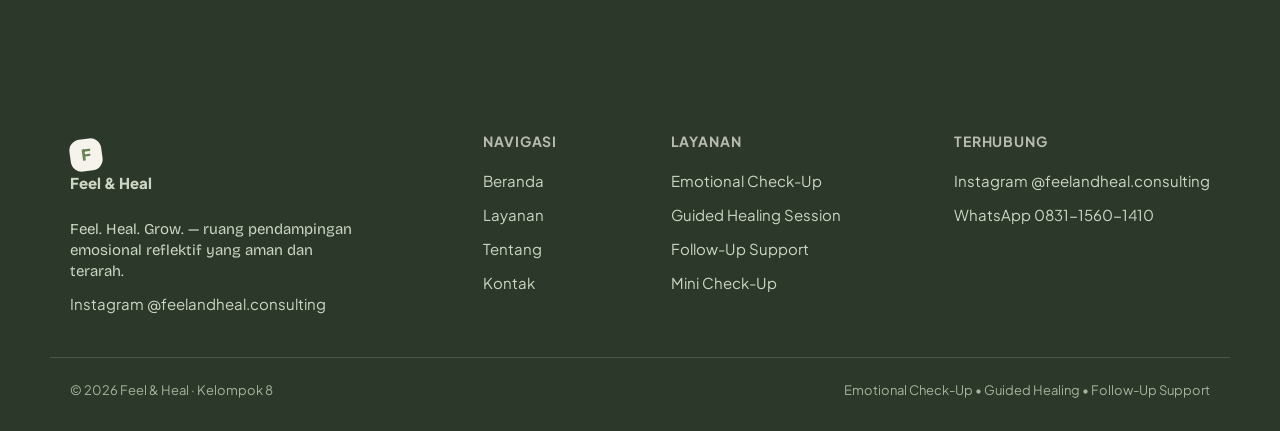
==== commit 770b1338: "Restore footer quote content" ====
--- a/kontak.html
+++ b/kontak.html
@@ -107,6 +107,15 @@
   </div>
 </section>
 
+<!-- QUOTE FINAL -->
+<section class="section bg-ink">
+  <div class="wrap cta-final">
+    <div data-reveal>
+      <p class="quote">“Take your time. <span class="hl">Feel. Heal. Grow.</span>”</p>
+    </div>
+  </div>
+</section>
+
 <!-- FOOTER -->
 <footer class="footer">
   <div class="wrap cols">
@@ -129,6 +138,11 @@
       <a href="layanan.html">Follow-Up Support</a>
       <a href="layanan.html#checkup">Mini Check-Up</a>
     </div>
+    <div class="fcol">
+      <h4>Terhubung</h4>
+      <a href="https://www.instagram.com/feelandheal.consulting/" target="_blank" rel="noopener">Instagram @feelandheal.consulting</a>
+      <a href="https://wa.me/6283115601410" target="_blank" rel="noopener" data-chat-link="whatsapp">WhatsApp 0831-1560-1410</a>
+    </div>
   </div>
   <div class="wrap copy">
     <span>© 2026 Feel &amp; Heal · Kelompok 8</span>
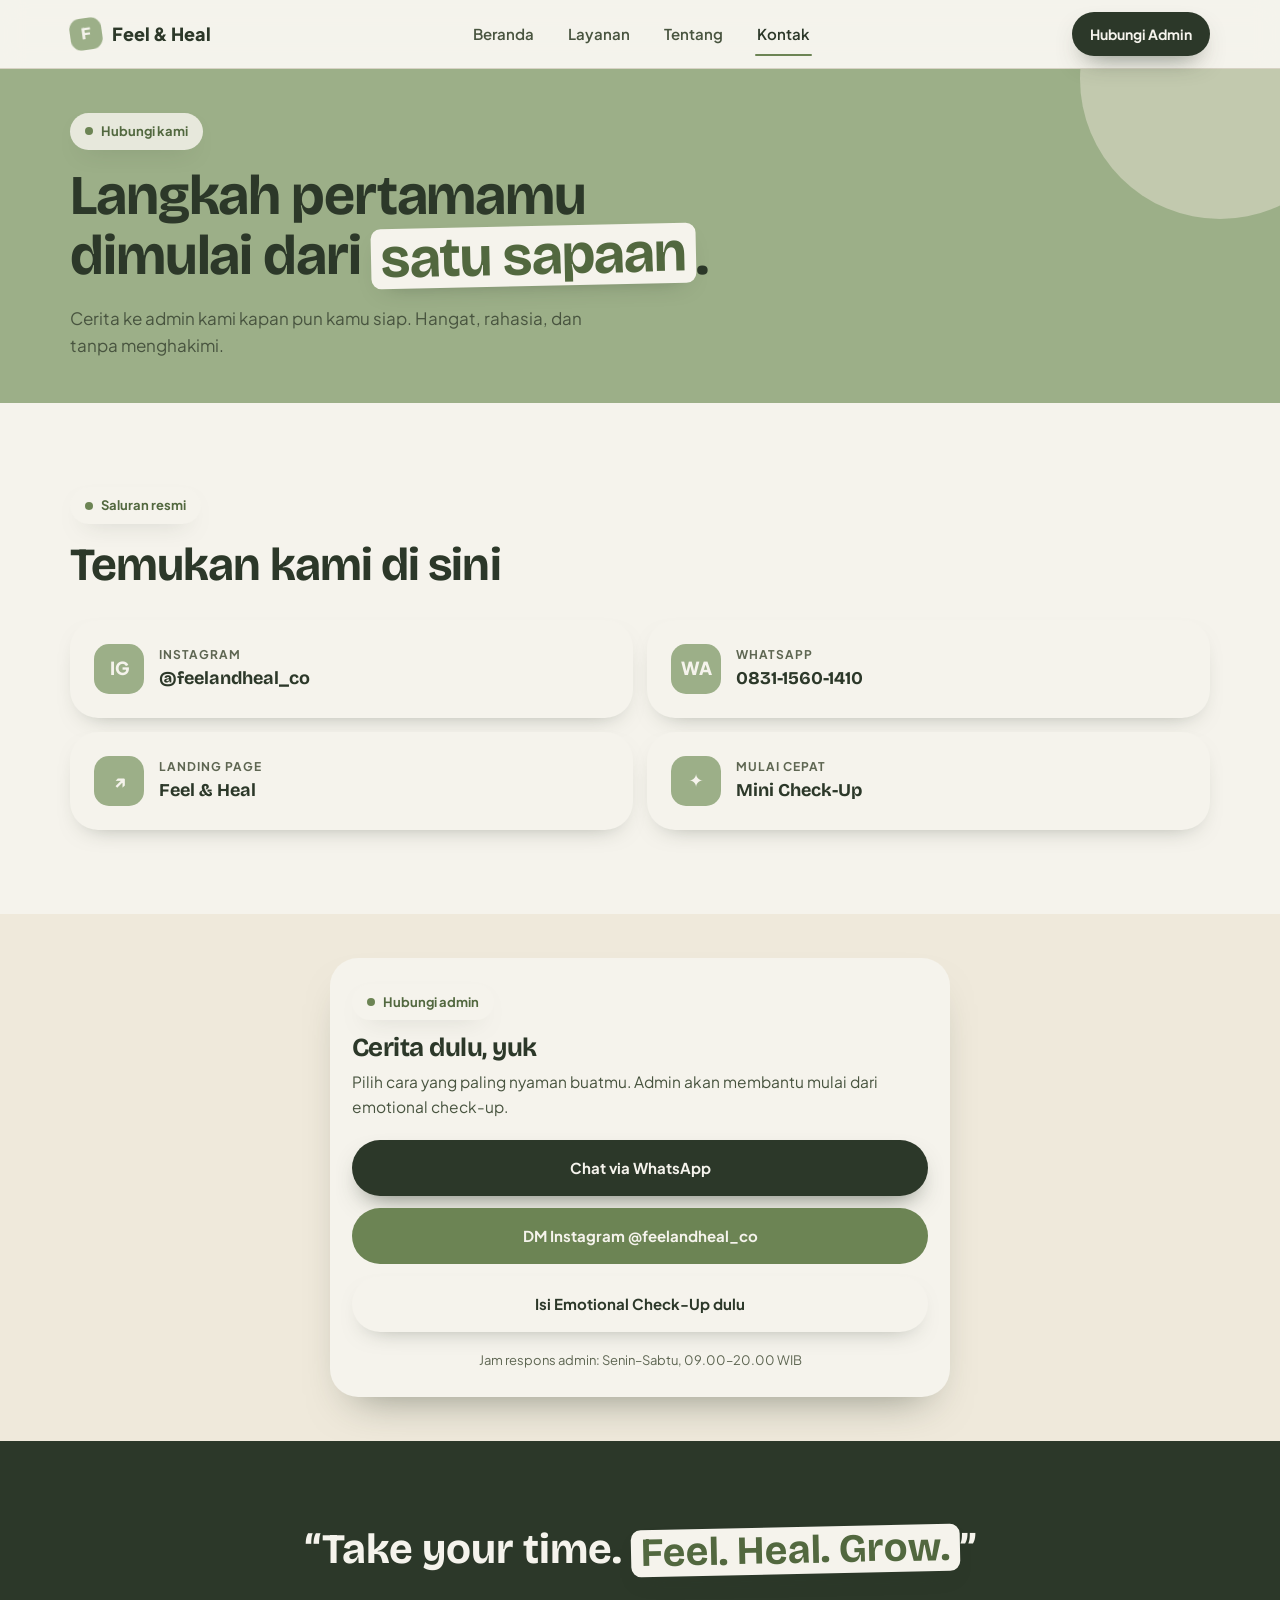
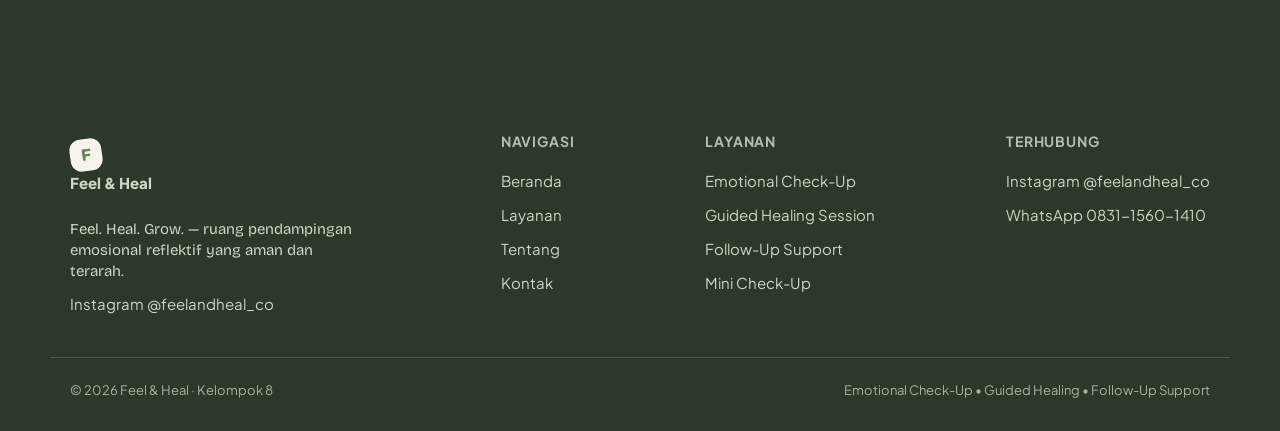
==== commit ea3feb27: "chore: update Instagram handle to @feelandheal_co Ganti handle IG lama (@feelandheal.consulting) ke " ====
--- a/kontak.html
+++ b/kontak.html
@@ -48,7 +48,7 @@
   <a href="tentang.html">Tentang</a>
   <a href="kontak.html" class="active">Kontak</a>
   <a class="btn btn-primary" href="#admin">Hubungi Admin</a>
-  <div class="dcontact">@feelandheal.consulting · WhatsApp 0831-1560-1410</div>
+  <div class="dcontact">@feelandheal_co · WhatsApp 0831-1560-1410</div>
 </div>
 
 <!-- HEADER -->
@@ -69,9 +69,9 @@
       <h2>Temukan kami di sini</h2>
     </div>
     <div class="contact-grid">
-      <a class="card contact-card" data-reveal href="https://ig.me/m/feelandheal.consulting" target="_blank" rel="noopener">
+      <a class="card contact-card" data-reveal href="https://ig.me/m/feelandheal_co" target="_blank" rel="noopener">
         <span class="ic">IG</span>
-        <div><div class="lbl">Instagram</div><div class="val">@feelandheal.consulting</div></div>
+        <div><div class="lbl">Instagram</div><div class="val">@feelandheal_co</div></div>
       </a>
       <a class="card contact-card" data-reveal data-reveal-d="1" href="https://wa.me/6283115601410" target="_blank" rel="noopener" data-chat-link="whatsapp">
         <span class="ic">WA</span>
@@ -99,7 +99,7 @@
       <div data-checkup-context hidden></div>
       <div style="display:flex;flex-direction:column;gap:12px">
         <a class="btn btn-primary" style="padding:16px" href="https://wa.me/6283115601410" target="_blank" rel="noopener" data-chat-link="whatsapp">Chat via WhatsApp</a>
-        <a class="btn btn-sage" style="padding:16px" href="https://ig.me/m/feelandheal.consulting" target="_blank" rel="noopener">DM Instagram @feelandheal.consulting</a>
+        <a class="btn btn-sage" style="padding:16px" href="https://ig.me/m/feelandheal_co" target="_blank" rel="noopener">DM Instagram @feelandheal_co</a>
         <a class="btn btn-cream" style="padding:16px" href="layanan.html#checkup">Isi Emotional Check-Up dulu</a>
       </div>
       <p style="color:var(--muted);font-size:13px;margin-top:18px;text-align:center">Jam respons admin: Senin–Sabtu, 09.00–20.00 WIB</p>
@@ -122,7 +122,7 @@
     <div class="fbrand fcol">
       <a class="brand" href="index.html"><span class="s">F</span>Feel &amp; Heal</a>
       <p class="quote">Feel. Heal. Grow. — ruang pendampingan emosional reflektif yang aman dan terarah.</p>
-      <a href="https://www.instagram.com/feelandheal.consulting/" target="_blank" rel="noopener">Instagram @feelandheal.consulting</a>
+      <a href="https://www.instagram.com/feelandheal_co/" target="_blank" rel="noopener">Instagram @feelandheal_co</a>
     </div>
     <div class="fcol">
       <h4>Navigasi</h4>
@@ -140,7 +140,7 @@
     </div>
     <div class="fcol">
       <h4>Terhubung</h4>
-      <a href="https://www.instagram.com/feelandheal.consulting/" target="_blank" rel="noopener">Instagram @feelandheal.consulting</a>
+      <a href="https://www.instagram.com/feelandheal_co/" target="_blank" rel="noopener">Instagram @feelandheal_co</a>
       <a href="https://wa.me/6283115601410" target="_blank" rel="noopener" data-chat-link="whatsapp">WhatsApp 0831-1560-1410</a>
     </div>
   </div>
